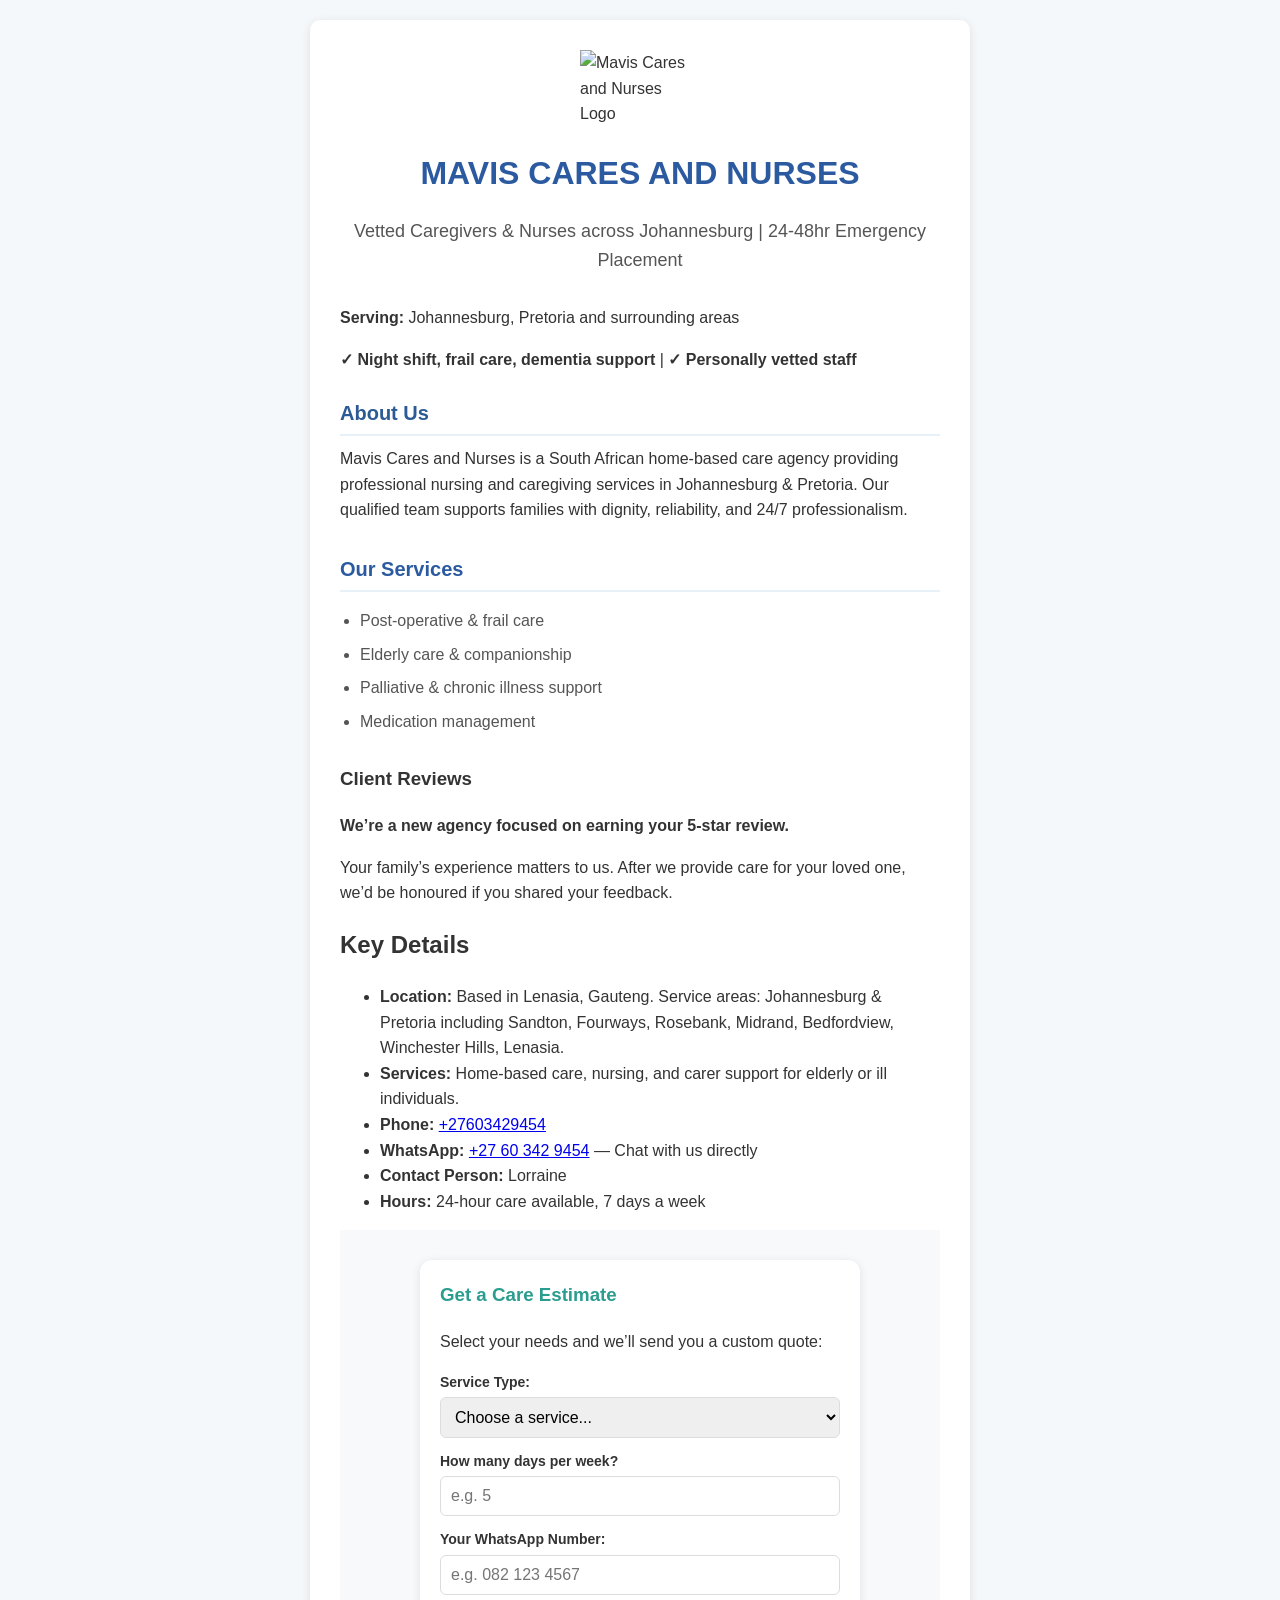
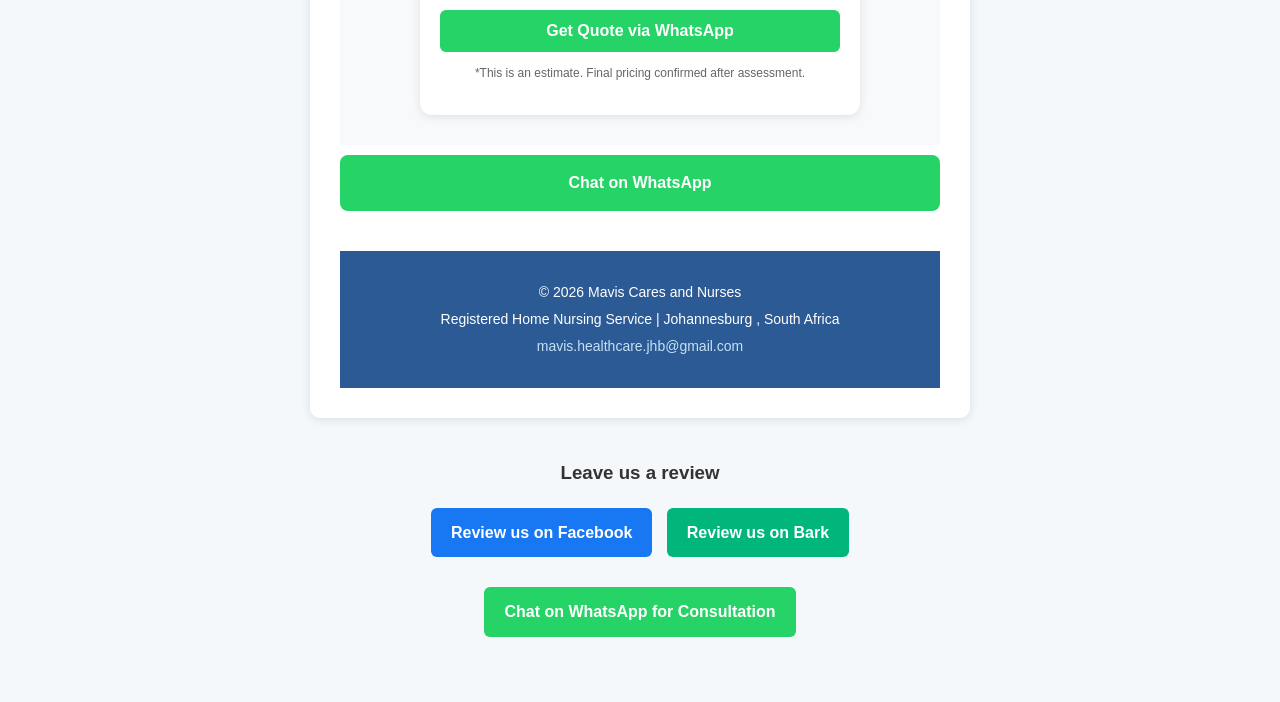
==== index.html @ 3d0a2d60 "Update index.html" ====
<!DOCTYPE html>
<html lang="en">

  <head>
    <meta charset="UTF-8">
    <title>Mavis Cares and Nurses | Vetted Caregivers & Nurses in Johannesburg</title>
    
    <link rel="stylesheet" href="./style.css">
<!-- Google tag (gtag.js) -->
<script async src="https://www.googletagmanager.com/gtag/js?id=G-LJLGELT80S"></script>
<script>
  window.dataLayer = window.dataLayer || [];
  function gtag(){dataLayer.push(arguments);}
  gtag('js', new Date());
  gtag('config', 'G-LJLGELT80S');
</script>
  </head>
    
  <body>
  <div class="container">
  <header>
    <img src="https://i.postimg.cc/6pdNDG84/20260319-232349-0000.png" alt="Mavis Cares and Nurses Logo" class="logo">
    <h1>MAVIS CARES AND NURSES</h1>
    <p class="tagline">Vetted Caregivers & Nurses across Johannesburg | 24-48hr Emergency Placement</p>
  <p><strong>Serving:</strong> Johannesburg, Pretoria and surrounding areas</p>
<p><strong>✓ Night shift, frail care, dementia support</strong> | <strong>✓ Personally vetted staff</strong></p>
  </header>

  <section class="about">
    <h2>About Us</h2>
    Mavis Cares and Nurses is a South African home-based care agency providing professional nursing and caregiving services in Johannesburg & Pretoria. Our qualified team supports families with dignity, reliability, and 24/7 professionalism.
  </section>

  <section class="services">
    <h2>Our Services</h2>
    <ul>
      <li>Post-operative & frail care</li>
      <li>Elderly care & companionship</li>
      <li>Palliative & chronic illness support</li>
      <li>Medication management</li>
    </ul>
  </section>
  <section id="reviews">
    <h3>Client Reviews</h3>
    <p><strong>We’re a new agency focused on earning your 5-star review.</strong></p>
    <p>Your family’s experience matters to us. After we provide care for your loved one, we’d be honoured if you shared your feedback.</p>
    
  </section>

  <section class="key-details">
    <h2>Key Details</h2>
    <ul>
      <li><strong>Location:</strong> Based in Lenasia, Gauteng. Service areas: Johannesburg & Pretoria including Sandton, Fourways, Rosebank, Midrand, Bedfordview, Winchester Hills, Lenasia.</li>
      <li><strong>Services:</strong> Home-based care, nursing, and carer support for elderly or ill individuals.</li>
      <li><strong>Phone:</strong> <a href="tel:+27603429454">+27603429454</a></li>
      <li><strong>WhatsApp:</strong> <a href="https://wa.me/27603429454">+27 60 342 9454</a> — Chat with us directly</li>
      <li><strong>Contact Person:</strong> Lorraine </li>
      <li><strong>Hours:</strong> 24-hour care available, 7 days a week</li>
    </ul>
  </section>
  
      <section id="quote-section">
      <div class="quote-box">
        <h3>Get a Care Estimate</h3>
        <p>Select your needs and we’ll send you a custom quote:</p>
        
        <label>Service Type:</label>
        <select id="service">
          <option value="">Choose a service...</option>
          <option value="Day Care">Day Care Services</option>
          <option value="24hr Care">24-Hour Home Nursing</option>
          <option value="Companion">Companion Care</option>
          <option value="Post-Op">Post-Operative Care</option>
        </select>

        <label>How many days per week?</label>
        <input type="number" id="days" placeholder="e.g. 5" min="1" max="7">

        <label>Your WhatsApp Number:</label>
        <input type="tel" id="phone" placeholder="e.g. 082 123 4567">

           <button onclick="trackMavisLead(); requestQuote()">Get Quote via WhatsApp</button>
        
        <p class="disclaimer">*This is an estimate. Final pricing confirmed after assessment.</p>
      </div>
    </section>

<a href="https://wa.me/27603429454?text=Hi%20Mavis%20Cares%2C%20I%20need%20help%20with%20home%20nursing" class="cta-button" target="_blank">Chat on WhatsApp</a>

  <footer>
    <p>&copy; 2026 Mavis Cares and Nurses</p>
    <p>Registered Home Nursing Service | Johannesburg , South Africa</p>
    <p><a href="mailto:mavis.healthcare.jhb@gmail.com">mavis.healthcare.jhb@gmail.com</a></p>
  </footer>
</div>
    <script  src="./script.js"></script>
<script>
  // Tracks form start for drop-off rate
  document.getElementById('contactForm')?.addEventListener('input', function() {
    gtag('event', 'form_start', {
      'event_category': 'Mavis Cares Lead',
      'event_label': 'Contact Form'
    });
  }, { once: true });

  function trackMavisLead() {
    gtag('event', 'form_submit', {
      'event_category': 'Mavis Cares Lead',
      'event_label': 'Form Completed'
    });
    gtag('event', 'whatsapp_click', {
      'event_category': 'Mavis Cares Lead',
      'event_label': 'WhatsApp Click'
    });
  }
</script>
    <div class="review-buttons" style="text-align:center; margin: 40px 0;">
  <h3 style="margin-bottom:15px;">Leave us a review</h3>
  
  <a href="https://www.facebook.com/share/1BKS4rtphj/" target="_blank" style="display:inline-block;padding:12px 20px;background:#1877F2;color:#fff;text-decoration:none;border-radius:6px;font-weight:bold;margin:5px;">
    Review us on Facebook
  </a>
  
  <a href="https://www.bark.com/en/za/company/mavis-cares-and-nurses/DjL8pb/?show_reviews=true" target="_blank" style="display:inline-block;padding:12px 20px;background:#00B67A;color:#fff;text-decoration:none;border-radius:6px;font-weight:bold;margin:5px;">
    Review us on Bark
  </a>
     <div style="text-align:center; margin: 20px 0;">
  <a href="https://wa.me/27603429454?text=Hi%20Mavis%20Cares,%20I%20would%20like%20a%20consultation" 
     target="_blank" 
     style="display:inline-block;padding:12px 20px;background:#25D366;color:#fff;text-decoration:none;border-radius:6px;font-weight:bold;margin:5px;">
    Chat on WhatsApp for Consultation
  </a>
</div> 
</div>
  </body>
---- style.css ----
body {
  font-family: Arial, sans-serif;
  line-height: 1.6;
  margin: 0;
  padding: 20px;
  background-color: #f4f8fb;
  color: #333;
}
.container {
  max-width: 600px;
  margin: 0 auto;
  background: white;
  padding: 30px;
  border-radius: 10px;
  box-shadow: 0 2px 10px rgba(0,0,0,0.1);
}
.logo {
  
  
  max-width: 120px;
  height: auto;
  display: block;
  margin: 0 auto 15px auto;
}
h1 {
  color: #2c5aa0;
  text-align: center;
  margin-bottom: 10px;
}
.tagline {
  text-align: center;
  font-size: 18px;
  color: #555;
  margin-bottom: 30px;
  font-weight: 500;
}
.contact-button {
  display: block;
  width: 100%;
  padding: 15px;
  margin: 10px 0;
  text-align: center;
  text-decoration: none;
  border-radius: 8px;
  font-weight: bold;
  font-size: 16px;
}
.about, .services {
  margin: 25px 0;
  text-align: left;
}

.about h2, .services h2 {
  color: #2c5a94;
  font-size: 20px;
  margin-bottom: 10px;
  border-bottom: 2px solid #e8f1f8;
  padding-bottom: 5px;
}

.services ul {
  padding-left: 20px;
}

.services li {
  margin-bottom: 8px;
  color: #555;
}

.cta-button {
  background-color: #25D366;
  color: white;
  padding: 15px 20px;
  text-decoration: none;
  border-radius: 8px;
  font-weight: bold;
  display: block;
  text-align: center;
  width: 100%;
  box-sizing: border-box;
  margin: 10px 0;
}
.email {
  background-color: #2c5aa0;
  color: white;
}
.phone { 
  background-color: #555;
  color: white;
}
.services {
  margin: 30px 0;
}
.services h2 {
  color: #2c5aa0;
  font-size: 20px;
}
.footer {
  text-align: center;
  margin-top: 40px;
  font-size: 14px;
  color: #777;
}.accordion-btn {
  background: #2c5aa0;
  color: white;
  padding: 12px;
  border: none;
  border-radius: 6px;
  width: 100%;
  text-align: left;
  font-size: 16px;
  margin-top: 10px;
  cursor: pointer;
}
.accordion-btn:hover {
  background: #1e3f73;
}
.accordion-content {
  display: none;
  padding: 15px;
  background: #f8f9fa;
  border: 1px solid #e0e0e0;
  border-radius: 0 0 6px 6px;
  margin-bottom: 10px;
  text-align: left;
}
footer {
  background-color: #2c5a94;
  color: white;
  text-align: center;
  padding: 25px 15px;
  margin-top: 40px;
  font-size: 14px;
}

footer p {
  margin: 5px 0;
}

footer a {
  color: #c5e1f7;
  text-decoration: none;
}

footer a:hover {
  text-decoration: underline;
}.logo {
  width: 220px !important;
  height: auto !important;
  display: block;
  margin: 0 auto 20px auto;
}





}


footer a:hover {
  text-decoration: underline;
}
.logo {
  width: 220px !important;
  height: auto !important;
  display: block;
  margin: 0 auto 20px auto;
}

/* PASTE THE NEW CSS HERE */
#quote-section {
  padding: 30px 15px;
  background: #f8f9fa;
}

.quote-box {
  background: white;
  padding: 20px;
  border-radius: 12px;
  max-width: 400px;
  margin: 0 auto;
  box-shadow: 0 2px 10px rgba(0,0,0,0.1);
}
.quote-box h3 {
  margin-top: 0;
  color: #2a9d8f;
}

.quote-box label {
  display: block;
  margin: 12px 0 4px;
  font-weight: bold;
  font-size: 14px;
}

.quote-box select, 
.quote-box input {
  width: 100%;
  padding: 10px;
  border: 1px solid #ddd;
  border-radius: 6px;
  font-size: 16px;
  box-sizing: border-box;
}

.quote-box button {
  width: 100%;
  padding: 12px;
  margin-top: 15px;
  background: #25D366;
  color: white;
  border: none;
  border-radius: 6px;
  font-size: 16px;
  font-weight: bold;
  cursor: pointer;
}

.disclaimer {
  font-size: 12px;
  color: #666;
  margin-top: 12px;
  text-align: center;
}
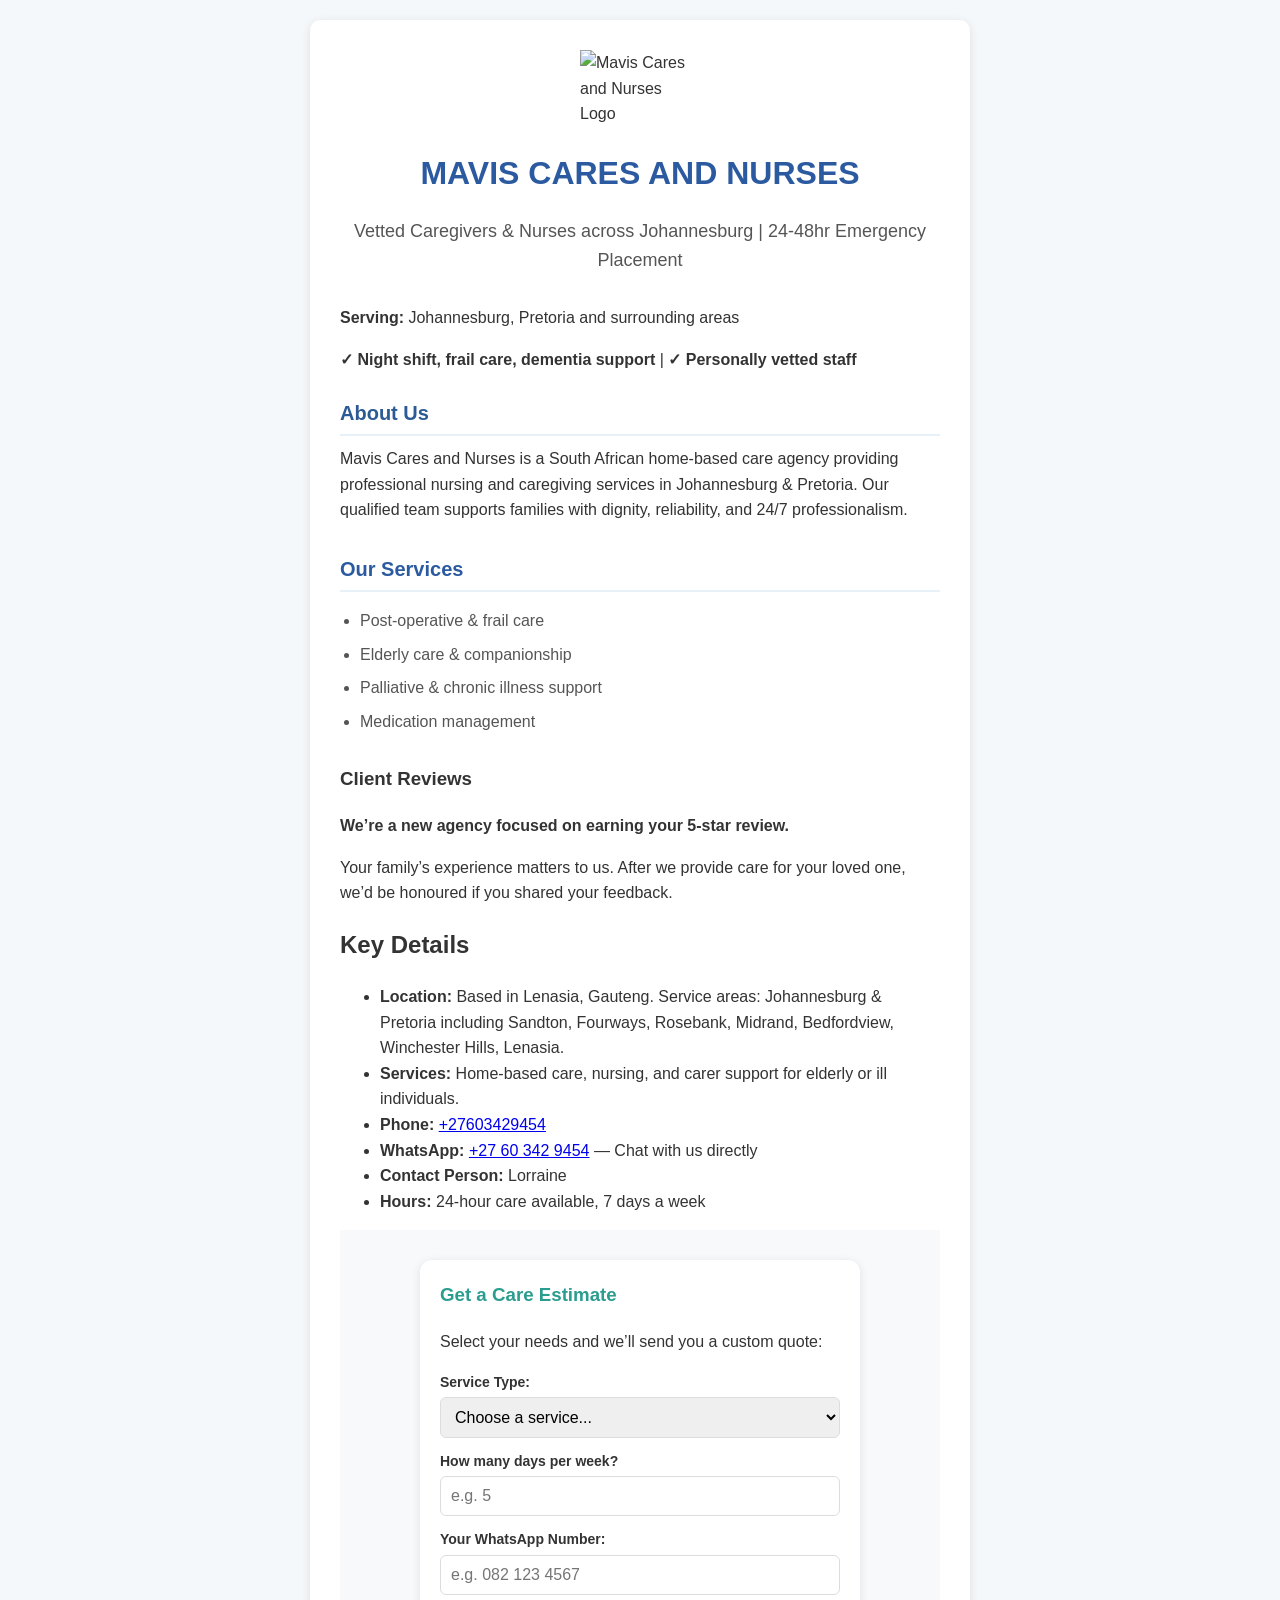
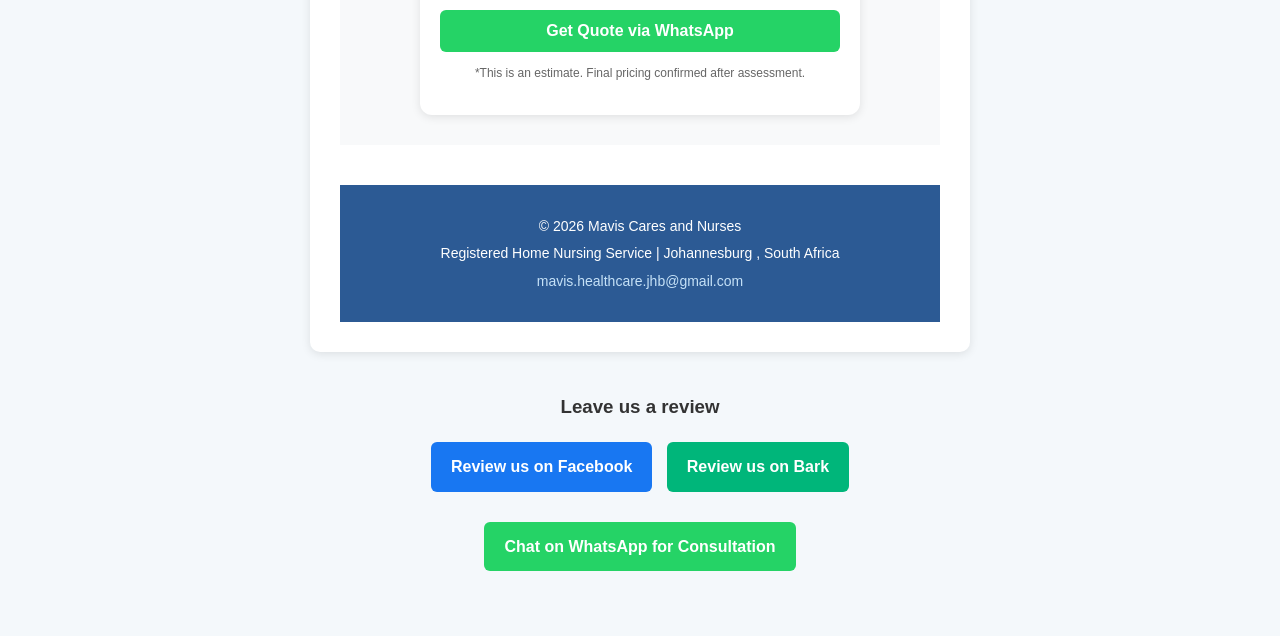
==== commit bf1f036f: "Update index.html" ====
--- a/index.html
+++ b/index.html
@@ -85,8 +85,6 @@
       </div>
     </section>
 
-<a href="https://wa.me/27603429454?text=Hi%20Mavis%20Cares%2C%20I%20need%20help%20with%20home%20nursing" class="cta-button" target="_blank">Chat on WhatsApp</a>
-
   <footer>
     <p>&copy; 2026 Mavis Cares and Nurses</p>
     <p>Registered Home Nursing Service | Johannesburg , South Africa</p>
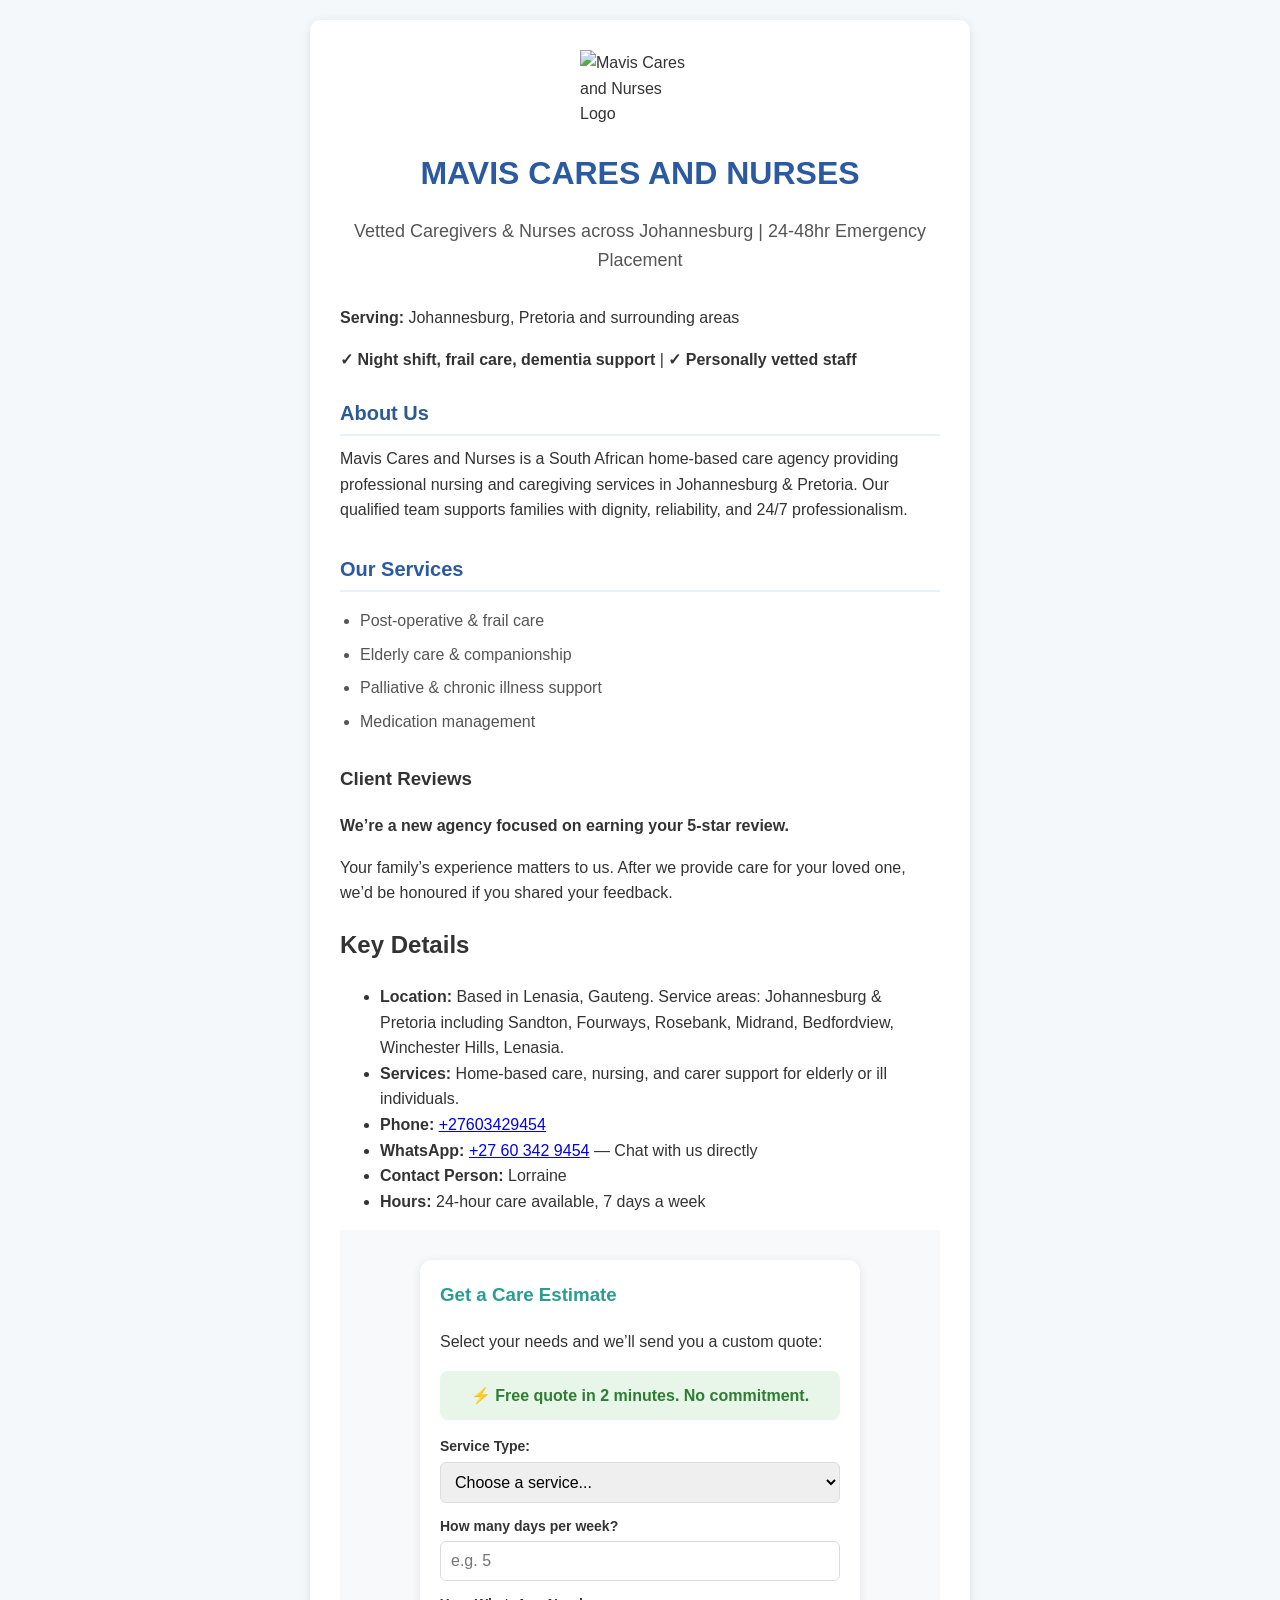
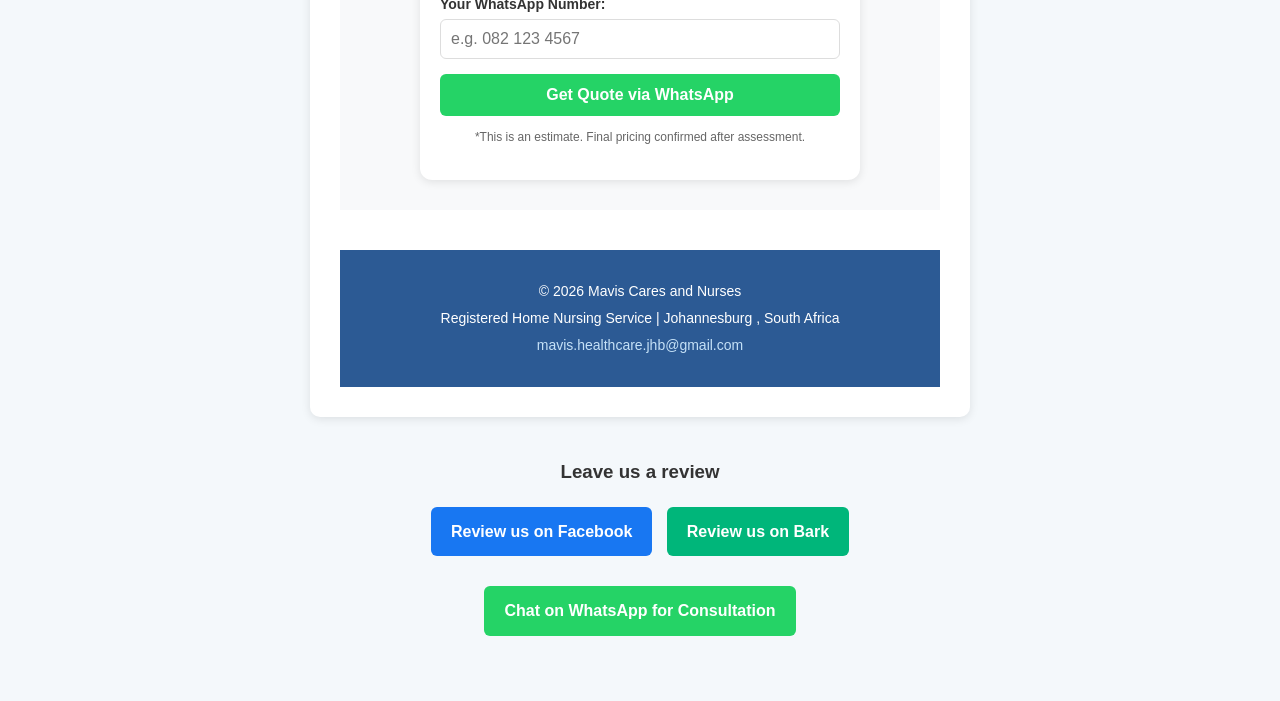
==== commit 6b6087df: "Added trust line above form" ====
--- a/index.html
+++ b/index.html
@@ -44,7 +44,9 @@
     <h3>Client Reviews</h3>
     <p><strong>We’re a new agency focused on earning your 5-star review.</strong></p>
     <p>Your family’s experience matters to us. After we provide care for your loved one, we’d be honoured if you shared your feedback.</p>
-    
+    <!-- Elfsight Testimonials Slider | Mavis Cares and Nurses Reviews -->
+<script src="https://elfsightcdn.com/platform.js" async></script>
+<div class="elfsight-app-3654297b-8bbe-4250-82a2-ff6300b70719" data-elfsight-app-lazy></div>
   </section>
 
   <section class="key-details">
@@ -63,7 +65,7 @@
       <div class="quote-box">
         <h3>Get a Care Estimate</h3>
         <p>Select your needs and we’ll send you a custom quote:</p>
-        
+  <p style="background:#e8f5e9; color:#2e7d32; padding:12px; border-radius:8px; font-weight:bold; text-align:center; margin-bottom:15px;">⚡ Free quote in 2 minutes. No commitment.</p>
         <label>Service Type:</label>
         <select id="service">
           <option value="">Choose a service...</option>
@@ -130,5 +132,6 @@
   </a>
 </div> 
 </div>
+    <script data-goatcounter="https://mavis-lorraine.goatcounter.com/count" async src="//gc.zgo.at/count.js"></script>
   </body>
   
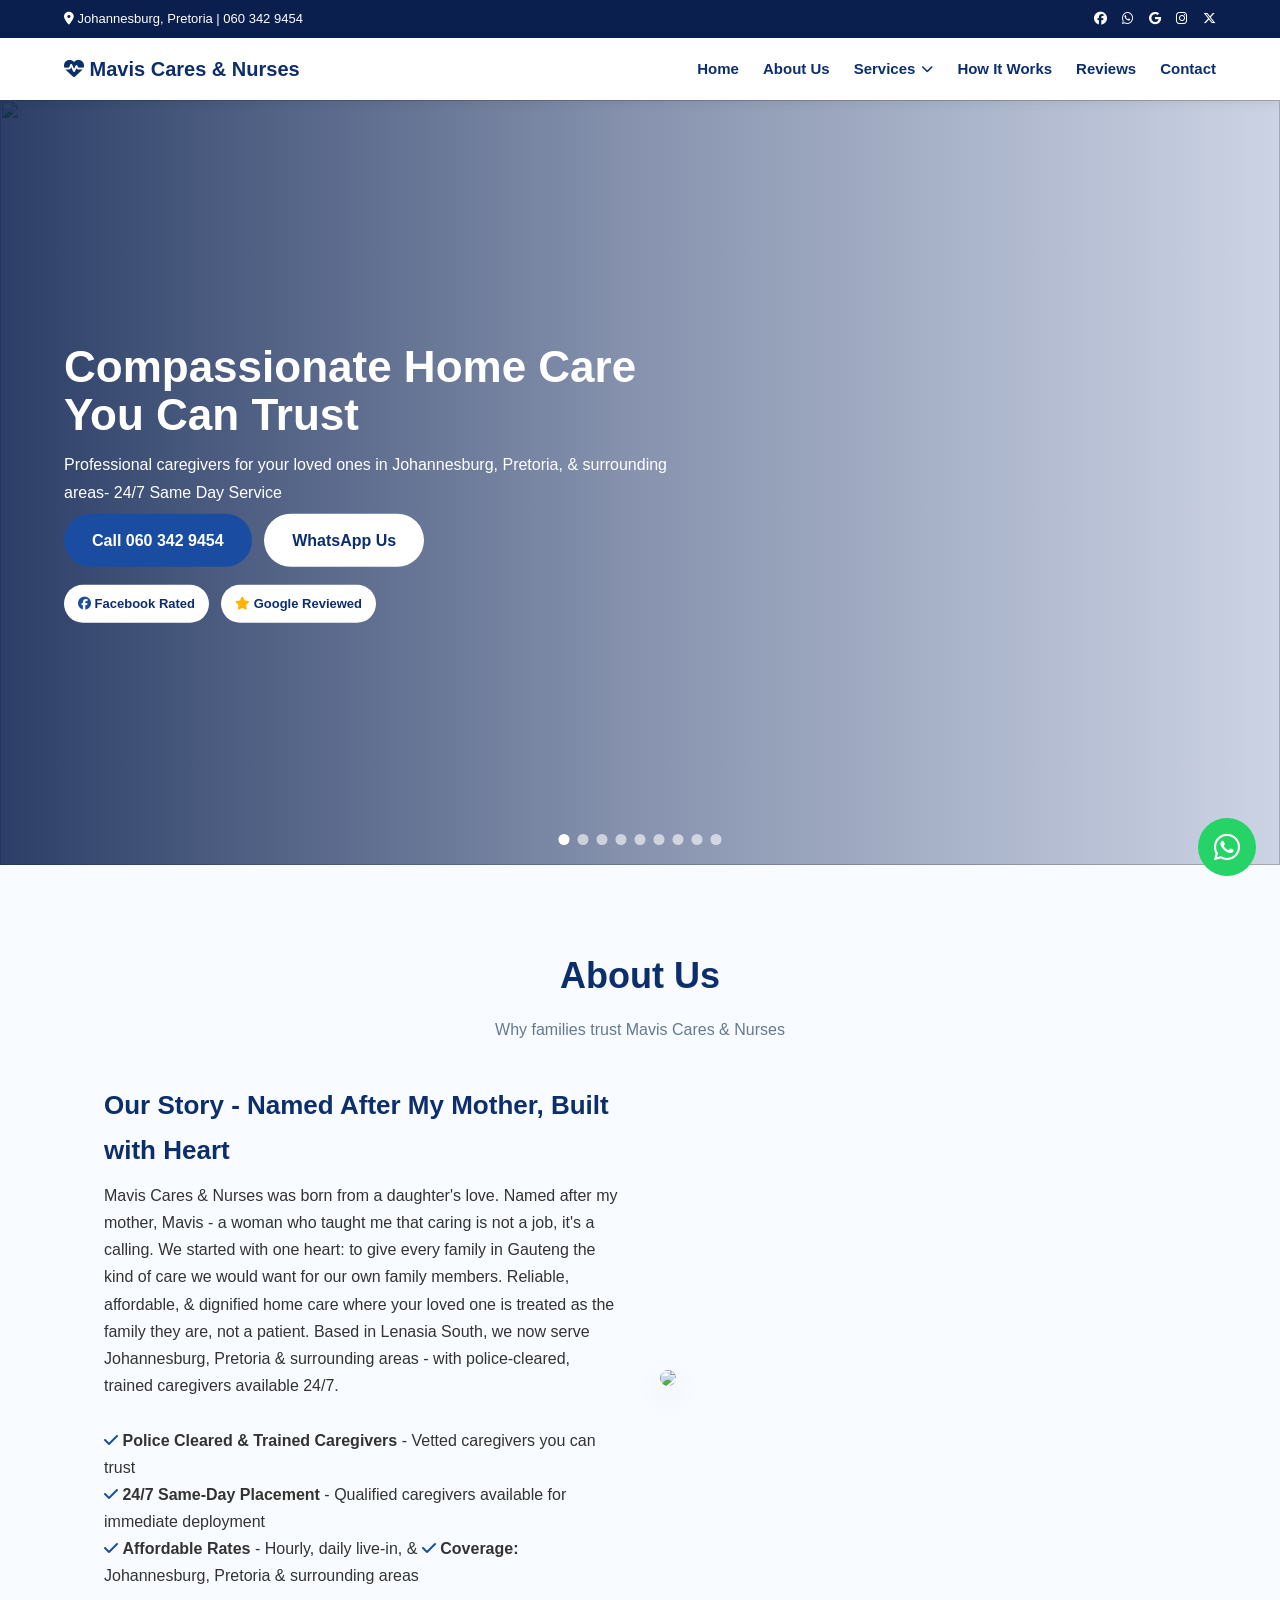
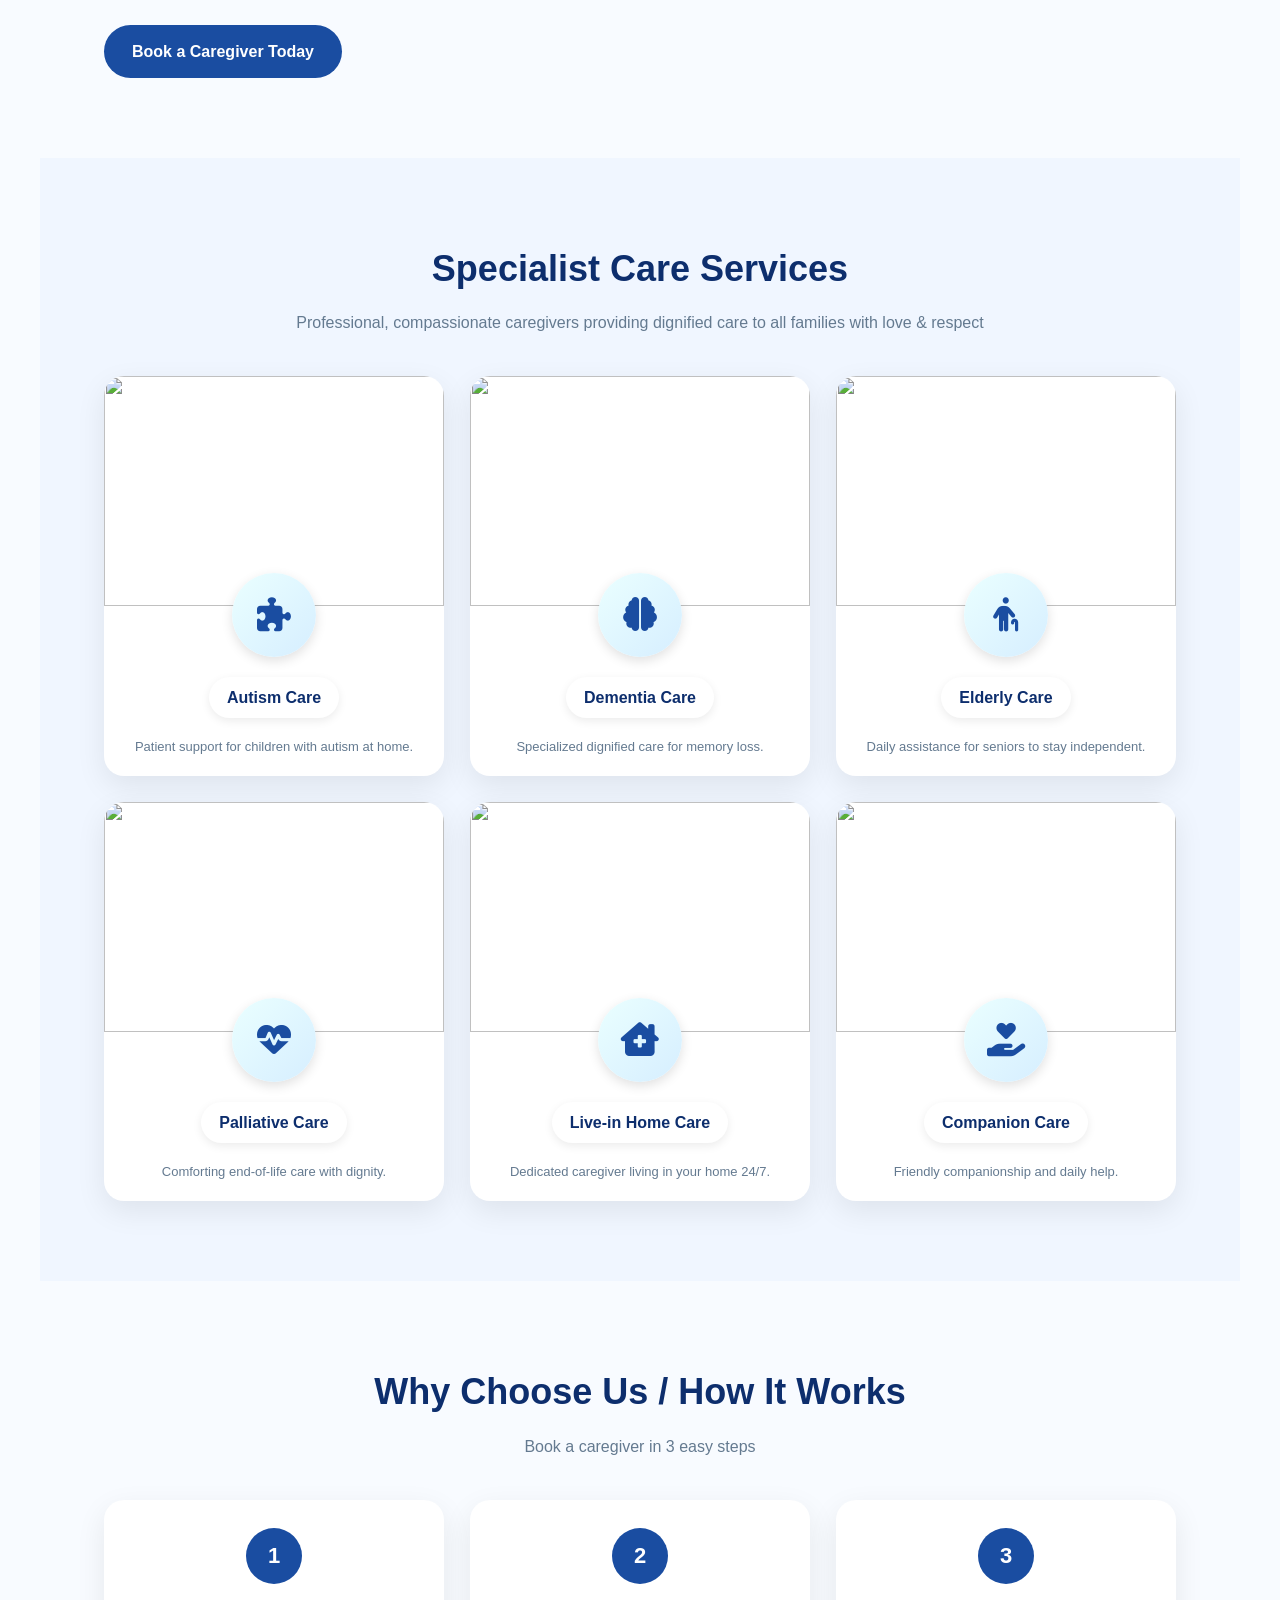
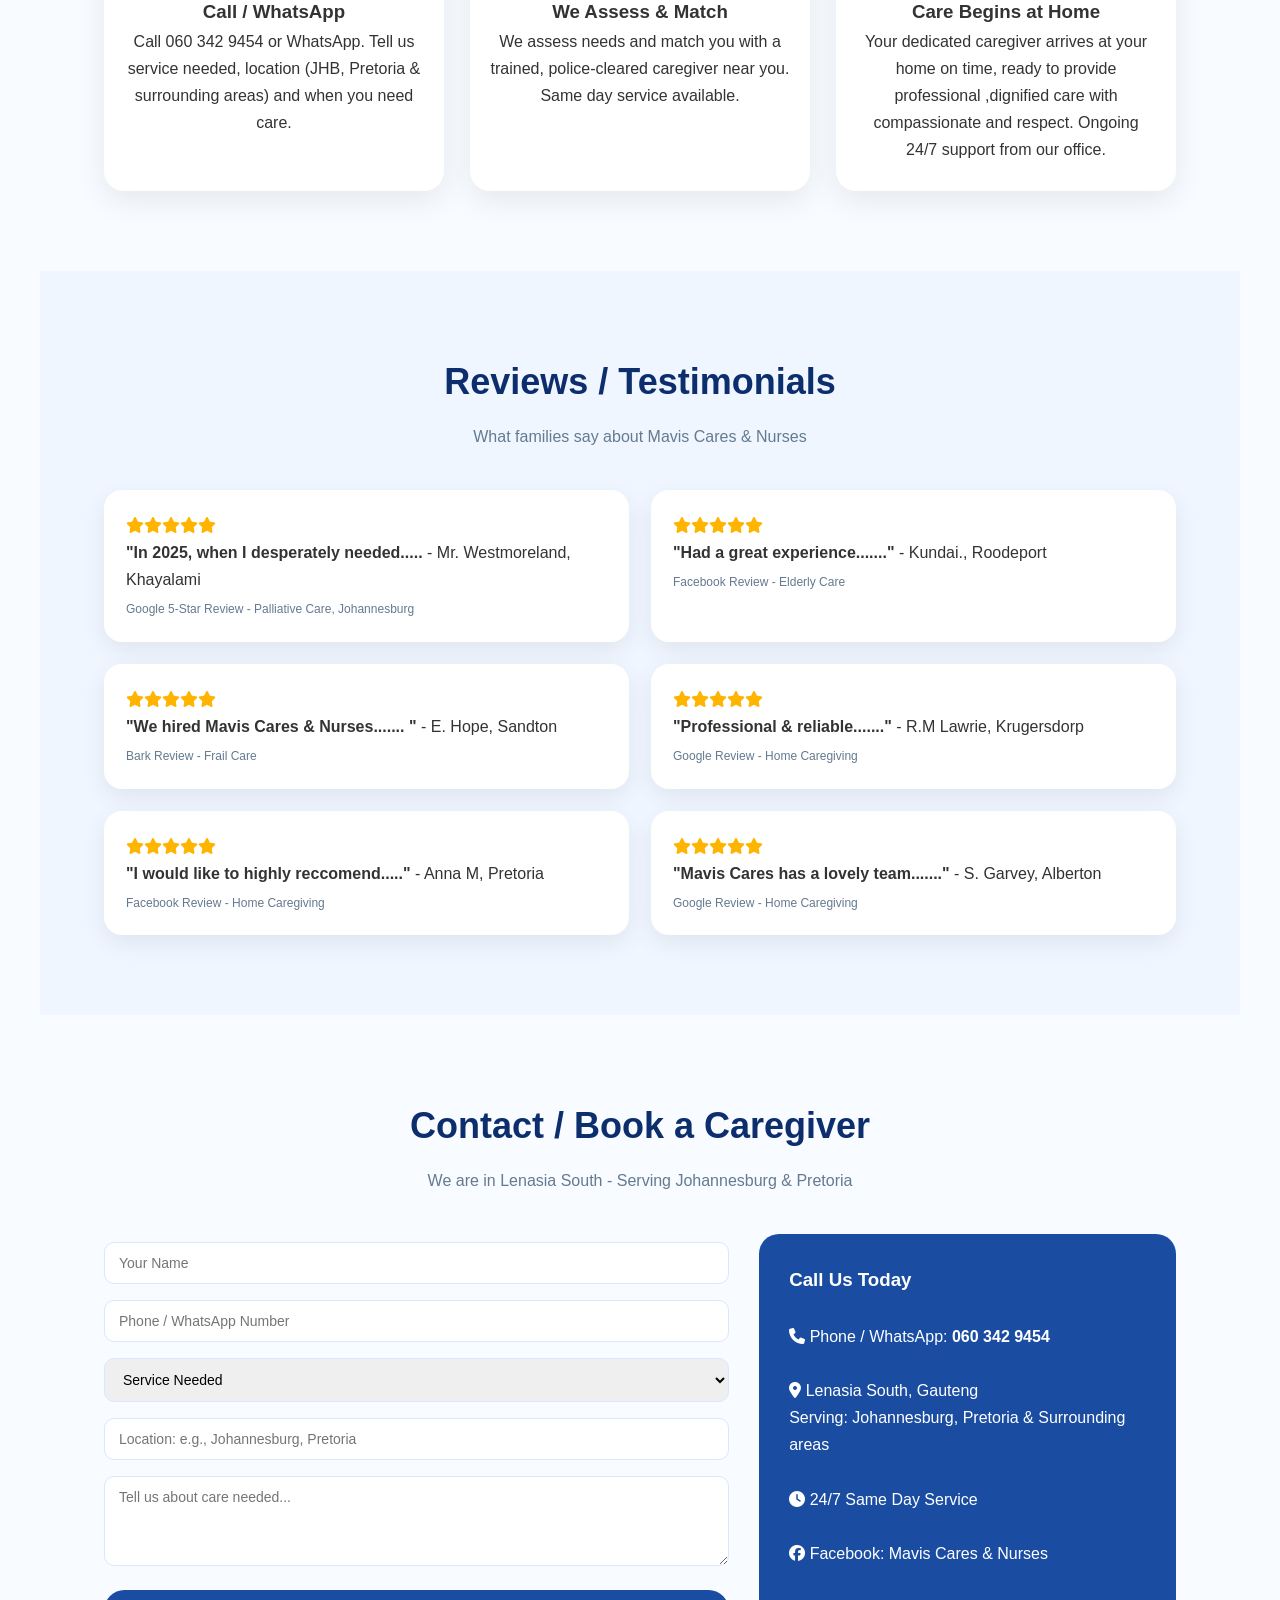
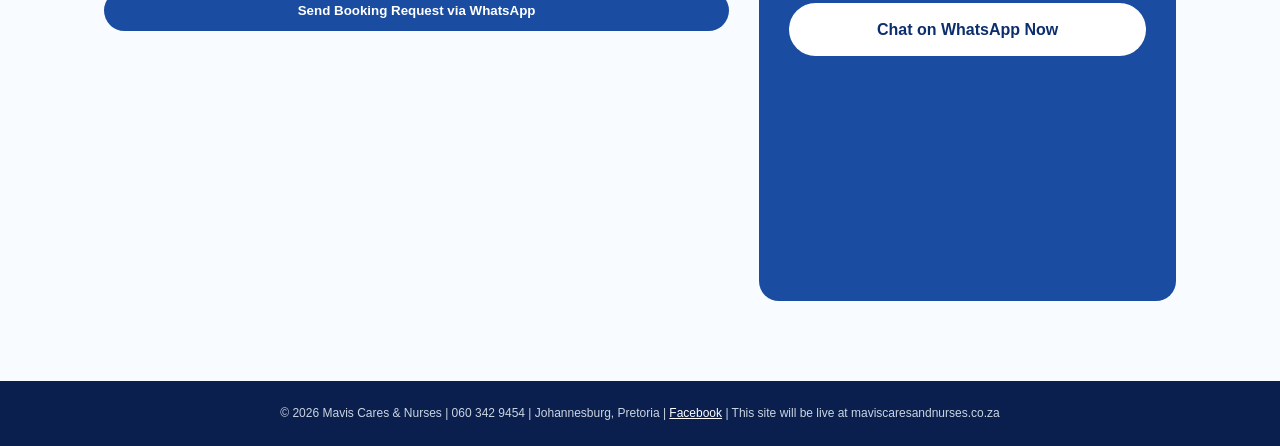
==== commit e7a089c5: "Revise index.html for Mavis Cares & Nurses site Updated the index.html file with new content, styles" ====
--- a/index.html
+++ b/index.html
@@ -1,137 +1,219 @@
 <!DOCTYPE html>
 <html lang="en">
-
-  <head>
-    <meta charset="UTF-8">
-    <title>Mavis Cares and Nurses | Vetted Caregivers & Nurses in Johannesburg</title>
-    
-    <link rel="stylesheet" href="./style.css">
-<!-- Google tag (gtag.js) -->
-<script async src="https://www.googletagmanager.com/gtag/js?id=G-LJLGELT80S"></script>
+<head>
+<meta charset="UTF-8">
+<meta name="viewport" content="width=device-width, initial-scale=1.0">
+<title>Mavis Cares & Nurses | Compassionate Home Care Johannesburg & Pretoria</title>
+<meta name="description" content="Mavis Cares & Nurses - Professional caregivers for Autism, Dementia, Elderly, Frail, Live-in, Palliative Care in Johannesburg, Pretoria, Lenasia, Soweto. Call 060 342 9454">
+<link rel="stylesheet" href="https://cdnjs.cloudflare.com/ajax/libs/font-awesome/6.5.0/css/all.min.css">
+<style>
+*{margin:0;padding:0;box-sizing:border-box;font-family:Arial,Helvetica,sans-serif}
+body{background:#f8fbff;color:#333;line-height:1.7}
+.social-top{background:#0a1f4d;color:#fff;padding:8px 5%;display:flex;justify-content:space-between;font-size:13px;flex-wrap:wrap}
+.social-top a{color:#fff;margin-left:12px;text-decoration:none}
+nav{display:flex;justify-content:space-between;align-items:center;padding:14px 5%;background:#fff;box-shadow:0 2px 12px rgba(0,0,0,0.08);position:sticky;top:0;z-index:1000}
+.logo{font-weight:900;color:#0d2e6d;font-size:20px}
+nav ul{list-style:none;display:flex;gap:24px;align-items:center}
+nav ul li{position:relative}
+nav ul li a{text-decoration:none;color:#0d2e6d;font-weight:700;display:flex;gap:6px;align-items:center;font-size:15px}
+.dropdown{position:absolute;top:100%;left:0;background:#fff;width:280px;box-shadow:0 10px 30px rgba(0,0,0,0.15);border-radius:12px;padding:10px 0;opacity:0;visibility:hidden;transform:translateY(10px);transition:0.3s;list-style:none;display:block;z-index:999}
+nav ul li:hover.dropdown{opacity:1;visibility:visible;transform:translateY(0)}
+.dropdown li a{padding:11px 18px;display:block;font-weight:500;color:#4a5a73;font-size:14px;border-bottom:1px solid #f1f4f8}
+.dropdown li a:hover{background:#eef5ff;color:#1a4da1;padding-left:22px}
+
+#mavis-hero{position:relative;height:85vh;overflow:hidden;background:#eef3ff;display:flex;align-items:center;justify-content:center}
+.mavis-slide{position:absolute;top:0;left:0;width:100%;height:100%;object-fit:contain;object-position:center;background:#eef3ff;opacity:0;transition:opacity 1s}
+.mavis-slide.active{opacity:1}
+.hero-overlay{position:absolute;inset:0;background:linear-gradient(90deg,rgba(10,31,77,0.85) 0%,rgba(10,31,77,0.45) 50%,rgba(10,31,77,0.15) 100%);z-index:1}
+.hero-content{position:absolute;top:50%;left:5%;transform:translateY(-50%);color:#fff;max-width:620px;z-index:2}
+.hero-content h1{font-size:44px;font-weight:900;line-height:1.1;margin-bottom:12px}
+.btn{padding:13px 28px;border-radius:30px;text-decoration:none;font-weight:800;display:inline-block;margin:8px 8px 0 0}
+.btn-blue{background:#1a4da1;color:#fff}
+.btn-white{background:#fff;color:#0d2e6d}
+.trust-badges{display:flex;gap:12px;flex-wrap:wrap;margin-top:18px}
+.trust-badge{background:#fff;color:#0d2e6d;padding:8px 14px;border-radius:20px;font-size:13px;font-weight:700}
+.dots{position:absolute;bottom:20px;left:50%;transform:translateX(-50%);display:flex;gap:8px;z-index:3}
+.dot{width:11px;height:11px;background:rgba(255,255,255,0.6);border-radius:50%;cursor:pointer}
+.dot.active{background:#fff}
+
+section{padding:80px 5%;max-width:1200px;margin:0 auto}
+.section-title{text-align:center;margin-bottom:40px}
+.section-title h2{font-size:36px;color:#0d2e6d;font-weight:900}
+.section-title p{color:#647a90;max-width:700px;margin:10px auto 0}
+.care-grid{display:grid;grid-template-columns:repeat(3,1fr);gap:26px}
+.care-box{background:#fff;border-radius:20px;overflow:hidden;box-shadow:0 10px 30px rgba(0,0,0,0.08);transition:0.3s;text-align:center}
+.care-box:hover{transform:translateY(-8px)}
+.care-box img{width:100%;height:230px;object-fit:cover}
+.care-icon{width:84px;height:84px;background:linear-gradient(135deg,#eaffff,#d6eeff);border-radius:50%;display:flex;align-items:center;justify-content:center;margin:-42px auto 12px;position:relative;box-shadow:0 4px 12px rgba(0,0,0,0.12)}
+.care-icon i{font-size:34px;color:#1a4da1}
+.care-label{background:#fff;padding:7px 18px;border-radius:30px;box-shadow:0 3px 10px rgba(0,0,0,0.08);display:inline-block;font-weight:800;color:#0d2e6d;margin:8px 0 18px}
+.about-flex{display:flex;flex-wrap:wrap;gap:40px;align-items:center}
+.about-flex div{flex:1;min-width:300px}
+.steps{display:grid;grid-template-columns:repeat(3,1fr);gap:26px;margin-top:30px;text-align:center}
+.step{background:#fff;padding:28px 20px;border-radius:20px;box-shadow:0 10px 30px rgba(0,0,0,0.08)}
+.step span{width:56px;height:56px;background:#1a4da1;color:#fff;border-radius:50%;display:flex;align-items:center;justify-content:center;font-weight:900;font-size:22px;margin:0 auto 12px}
+.reviews{display:grid;grid-template-columns:repeat(2,1fr);gap:22px;margin-top:30px}
+.review{background:#fff;padding:22px;border-radius:18px;box-shadow:0 8px 24px rgba(0,0,0,0.07)}
+.review i{color:#ffb400}
+.contact-wrap{display:grid;grid-template-columns:1.2fr 0.8fr;gap:30px}
+.contact-box{background:#1a4da1;color:#fff;padding:30px;border-radius:20px}
+input,select,textarea{width:100%;padding:12px 14px;border-radius:10px;border:1px solid #dbe6ff;margin:8px 0;font-size:14px}
+footer{background:#0a1f4d;color:#cbd5e1;text-align:center;padding:22px;font-size:12px}
+.float-whatsapp{position:fixed;bottom:24px;right:24px;background:#25D366;color:#fff;width:58px;height:58px;border-radius:50%;display:flex;align-items:center;justify-content:center;font-size:30px;text-decoration:none;z-index:999}
+@media(max-width:900px){.care-grid,.steps,.reviews,.contact-wrap{grid-template-columns:1fr}.hero-content h1{font-size:32px}#mavis-hero{height:75vh}}
+</style>
+</head>
+<body>
+
+<div class="social-top">
+<div><i class="fa-solid fa-location-dot"></i> Johannesburg, Pretoria | 060 342 9454</div>
+<div><a href="https://facebook.com/MavisCaresandNurses" target="_blank"><i class="fa-brands fa-facebook"></i></a> <a href="https://wa.me/27603429454" target="_blank"><i class="fa-brands fa-whatsapp"></i></a> <a href="https://share.google/WvDL7t2Z0qkpO7O2b" target="_blank"><i class="fa-brands fa-google"></i></a> <a href="https://instagram.com/maviscaresandnurses" target="_blank"><i class="fa-brands fa-instagram"></i></a> <a href="https://x.com/Maviscarenurses" target="_blank"><i class="fa-brands fa-x-twitter"></i></a></div>
+</div>
+<nav>
+<div class="logo"><i class="fa-solid fa-heart-pulse"></i> Mavis Cares & Nurses</div>
+<ul>
+<li><a href="index.html">Home</a></li>
+<li><a href="#about">About Us</a></li>
+<li><a href="#services">Services <i class="fa-solid fa-chevron-down" style="font-size:12px"></i></a>
+<ul class="dropdown">
+<li><a href="#services">Autism Home Care</a></li>
+<li><a href="#services">Companionship Home Care</a></li>
+<li><a href="#services">Dementia Home Care</a></li>
+<li><a href="#services">Disability Home Care</a></li>
+<li><a href="#services">Elderly Assistance Home Care</a></li>
+<li><a href="#services">Frail Care / Frail Home Care</a></li>
+<li><a href="#services">Home Caregiving Services</a></li>
+<li><a href="#services">Live-In Home Care</a></li>
+<li><a href="#services">Nursing Home Care</a></li>
+<li><a href="#services">Palliative Care</a></li>
+<li><a href="#services">Postoperative Home Care</a></li>
+<li><a href="#services">Relief Home Care</a></li>
+</ul>
+</li>
+<li><a href="#how">How It Works</a></li>
+<li><a href="#reviews">Reviews</a></li>
+<li><a href="#contact">Contact</a></li>
+</ul>
+</nav>
+
+<div id="mavis-hero">
+<img src="images/hero.jpg" class="mavis-slide active">
+<img src="images/hero1.jpg" class="mavis-slide">
+<img src="images/hero2.jpg" class="mavis-slide">
+<img src="images/hero3.jpg" class="mavis-slide">
+<img src="images/hero4.jpg" class="mavis-slide">
+<img src="images/hero5.jpg" class="mavis-slide">
+<img src="images/hero6.jpg" class="mavis-slide">
+<img src="images/hero7.jpg" class="mavis-slide">
+<img src="images/hero8.jpg" class="mavis-slide">
+<div class="hero-overlay"></div>
+<div class="hero-content">
+<h1>Compassionate Home Care You Can Trust</h1>
+<p>Professional caregivers for your loved ones in Johannesburg, Pretoria, & surrounding areas- 24/7 Same Day Service</p>
+<a href="tel:0603429454" class="btn btn-blue">Call 060 342 9454</a>
+<a href="https://wa.me/27603429454" class="btn btn-white">WhatsApp Us</a>
+<div class="trust-badges">
+<div class="trust-badge"><i class="fa-brands fa-facebook" style="color:#1a4da1"></i> Facebook Rated</div>
+<div class="trust-badge"><i class="fa-solid fa-star" style="color:#ffb400"></i> Google Reviewed</div>
+</div>
+</div>
+<div class="dots" id="dots"></div>
+</div>
+
+<section id="about">
+<div class="section-title"><h2>About Us</h2><p>Why families trust Mavis Cares & Nurses</p></div>
+<div class="about-flex">
+<div>
+<h3 style="color:#0d2e6d;font-size:26px;margin-bottom:10px">Our Story - Named After My Mother, Built with Heart</h3>
+ <p>Mavis Cares & Nurses was born from a daughter's love. Named after my mother, Mavis - a woman who taught me that caring is not a job, it's a calling. We started with one heart: to give every family in Gauteng the kind of care we would want for our own family members. Reliable, affordable, & dignified home care where your loved one is treated as the family they are, not a patient. Based in Lenasia South, we now serve Johannesburg, Pretoria & surrounding areas - with police-cleared, trained caregivers available 24/7.</p><br>
+<p><i class="fa-solid fa-check" style="color:#1a4da1"></i> <b>Police Cleared & Trained Caregivers</b> - Vetted caregivers you can trust<br>
+<i class="fa-solid fa-check" style="color:#1a4da1"></i> <b>24/7 Same-Day Placement</b> - Qualified caregivers available for immediate deployment<br>
+<i class="fa-solid fa-check" style="color:#1a4da1"></i> <b>Affordable Rates</b> - Hourly, daily live-in, & <live-out options<br>
+<i class="fa-solid fa-check" style="color:#1a4da1"></i> <b>Coverage:</b> Johannesburg, Pretoria & surrounding areas</p><br>
+<a href="https://wa.me/27603429454" class="btn btn-blue">Book a Caregiver Today</a>
+</div>
+<div><img src="images/hero2.jpg" style="width:100%;border-radius:20px;box-shadow:0 10px 30px rgba(0,0,0,0.12)"></div>
+</div>
+</section>
+<section id="services" style="background:#f0f6ff">
+<div class="section-title"><h2>Specialist Care Services</h2><p>Professional, compassionate caregivers providing dignified care to all families with love & respect</p></div>
+<div class="care-grid">
+<div class="care-box"><img src="images/autism.jpg"><div class="care-icon"><i class="fa-solid fa-puzzle-piece"></i></div><span class="care-label">Autism Care</span><p style="padding:0 18px 18px;font-size:13px;color:#647a90">Patient support for children with autism at home.</p></div>
+<div class="care-box"><img src="images/dementia.jpg"><div class="care-icon"><i class="fa-solid fa-brain"></i></div><span class="care-label">Dementia Care</span><p style="padding:0 18px 18px;font-size:13px;color:#647a90">Specialized dignified care for memory loss.</p></div>
+<div class="care-box"><img src="images/elderly.jpg"><div class="care-icon"><i class="fa-solid fa-person-cane"></i></div><span class="care-label">Elderly Care</span><p style="padding:0 18px 18px;font-size:13px;color:#647a90">Daily assistance for seniors to stay independent.</p></div>
+<div class="care-box"><img src="images/palliative.jpg"><div class="care-icon"><i class="fa-solid fa-heart-pulse"></i></div><span class="care-label">Palliative Care</span><p style="padding:0 18px 18px;font-size:13px;color:#647a90">Comforting end-of-life care with dignity.</p></div>
+<div class="care-box"><img src="images/live-in.jpg"><div class="care-icon"><i class="fa-solid fa-house-chimney-medical"></i></div><span class="care-label">Live-in Home Care</span><p style="padding:0 18px 18px;font-size:13px;color:#647a90">Dedicated caregiver living in your home 24/7.</p></div>
+<div class="care-box"><img src="images/companion.jpg"><div class="care-icon"><i class="fa-solid fa-hand-holding-heart"></i></div><span class="care-label">Companion Care</span><p style="padding:0 18px 18px;font-size:13px;color:#647a90">Friendly companionship and daily help.</p></div>
+</div>
+</section>
+
+<section id="how">
+<div class="section-title"><h2>Why Choose Us / How It Works</h2><p>Book a caregiver in 3 easy steps</p></div>
+<div class="steps">
+<div class="step"><span>1</span><h3>Call / WhatsApp</h3><p>Call 060 342 9454 or WhatsApp. Tell us service needed, location (JHB, Pretoria & surrounding areas) and when you need care.</p></div>
+<div class="step"><span>2</span><h3>We Assess & Match</h3><p>We assess needs and match you with a trained, police-cleared  caregiver near you. Same day service available.</p></div>
+<div class="step"><span>3</span><h3>Care Begins at Home</h3><p>Your dedicated caregiver arrives at your home on time, ready to provide professional ,dignified care with compassionate and respect. Ongoing 24/7 support from our office.</p></div>
+</div>
+</section>
+
+<section id="reviews" style="background:#f0f6ff">
+<div class="section-title"><h2>Reviews / Testimonials</h2><p>What families say about Mavis Cares & Nurses</p></div>
+<div class="reviews">
+<div class="review"><p><i class="fa-solid fa-star"></i><i class="fa-solid fa-star"></i><i class="fa-solid fa-star"></i><i class="fa-solid fa-star"></i><i class="fa-solid fa-star"></i></p><p><b>"In 2025, when I desperately needed.....</b> - Mr. Westmoreland, Khayalami</p><p style="font-size:12px;color:#647a90;margin-top:6px">Google 5-Star Review - Palliative Care, Johannesburg</p></div>
+<div class="review"><p><i class="fa-solid fa-star"></i><i class="fa-solid fa-star"></i><i class="fa-solid fa-star"></i><i class="fa-solid fa-star"></i><i class="fa-solid fa-star"></i></p><p><b>"Had a great experience......."</b> - Kundai., Roodeport</p><p style="font-size:12px;color:#647a90;margin-top:6px">Facebook Review - Elderly Care</p></div>
+<div class="review"><p><i class="fa-solid fa-star"></i><i class="fa-solid fa-star"></i><i class="fa-solid fa-star"></i><i class="fa-solid fa-star"></i><i class="fa-solid fa-star"></i></p><p><b>"We hired Mavis Cares & Nurses....... "</b> - E. Hope, Sandton</p><p style="font-size:12px;color:#647a90;margin-top:6px">Bark Review - Frail Care</p></div>
+<div class="review"><p><i class="fa-solid fa-star"></i><i class="fa-solid fa-star"></i><i class="fa-solid fa-star"></i><i class="fa-solid fa-star"></i><i class="fa-solid fa-star"></i></p><p><b>"Professional & reliable......."</b> - R.M Lawrie, Krugersdorp</p><p style="font-size:12px;color:#647a90;margin-top:6px">Google Review - Home Caregiving</p></div>
+<div class="review"><p><i class="fa-solid fa-star"></i><i class="fa-solid fa-star"></i><i class="fa-solid fa-star"></i><i class="fa-solid fa-star"></i><i class="fa-solid fa-star"></i></p><p><b>"I would like to highly reccomend....."</b> - Anna M, Pretoria</p><p style="font-size:12px;color:#647a90;margin-top:6px">Facebook Review - Home Caregiving</p></div>
+<div class="review"><p><i class="fa-solid fa-star"></i><i class="fa-solid fa-star"></i><i class="fa-solid fa-star"></i><i class="fa-solid fa-star"></i><i class="fa-solid fa-star"></i></p><p><b>"Mavis Cares has a lovely team......."</b> - S. Garvey, Alberton</p><p style="font-size:12px;color:#647a90;margin-top:6px">Google Review - Home Caregiving</p></div>
+
+</div>
+</section>
+
+<section id="contact">
+<div class="section-title"><h2>Contact / Book a Caregiver</h2><p>We are in Lenasia South - Serving Johannesburg & Pretoria</p></div>
+<div class="contact-wrap">
+<div>
+<form>
+<input type="text" placeholder="Your Name" required>
+<input type="tel" placeholder="Phone / WhatsApp Number" required>
+<select><option>Service Needed</option><option>Autism Home Care</option><option>Dementia Home Care</option><option>Elderly Care</option><option>Frail Care</option><option>Live-in Home Care</option><option>Palliative Care</option><option>Companionship</option><option>Postoperative Care</option></select>
+<input type="text" placeholder="Location: e.g., Johannesburg, Pretoria">
+<textarea rows="4" placeholder="Tell us about care needed..."></textarea>
+<button type="submit" class="btn btn-blue" style="width:100%;border:none;cursor:pointer">Send Booking Request via WhatsApp</button>
+</form>
+</div>
+<div class="contact-box">
+<h3>Call Us Today</h3><br>
+<p><i class="fa-solid fa-phone"></i> Phone / WhatsApp: <b>060 342 9454</b></p><br>
+<p><i class="fa-solid fa-location-dot"></i> Lenasia South, Gauteng<br>Serving: Johannesburg, Pretoria & Surrounding areas</p><br>
+<p><i class="fa-solid fa-clock"></i> 24/7 Same Day Service</p><br>
+<p><i class="fa-brands fa-facebook"></i> Facebook: Mavis Cares & Nurses</p><br>
+<a href="https://wa.me/27603429454?text=Hi%20Mavis%20Cares,%20I%20need%20a%20caregiver" target="_blank" class="btn btn-white" style="width:100%;text-align:center">Chat on WhatsApp Now</a>
+<br><br>
+<iframe src="https://maps.google.com/maps?q=Lenasia%20South&t=&z=13&ie=UTF8&iwloc=&output=embed" style="width:100%;height:180px;border:0;border-radius:12px"></iframe>
+</div>
+</div>
+</section>
+
+<footer>© 2026 Mavis Cares & Nurses | 060 342 9454 |  Johannesburg, Pretoria | <a href="https://facebook.com/MavisCaresandNurses" style="color:#fff">Facebook</a> | This site will be live at maviscaresandnurses.co.za</footer>
+<a href="https://wa.me/27603429454" class="float-whatsapp"><i class="fa-brands fa-whatsapp"></i></a>
+
 <script>
-  window.dataLayer = window.dataLayer || [];
-  function gtag(){dataLayer.push(arguments);}
-  gtag('js', new Date());
-  gtag('config', 'G-LJLGELT80S');
+const slides=document.querySelectorAll('.mavis-slide');const dotsC=document.getElementById('dots');let cur=0;
+slides.forEach((_,i)=>{const d=document.createElement('div');d.className='dot'+(i==0?' active':'');d.onclick=()=>go(i);dotsC.appendChild(d)});
+const dots=document.querySelectorAll('.dot');
+function go(n){slides[cur].classList.remove('active');dots[cur].classList.remove('active');cur=n;slides[cur].classList.add('active');dots[cur].classList.add('active');}
+setInterval(()=>go((cur+1)%slides.length),4500);
+// WhatsApp form
+document.querySelector('form').addEventListener('submit',function(e){e.preventDefault();
+const name=this.querySelector('input[type=text]').value;
+const phone=this.querySelector('input[type=tel]').value;
+const service=this.querySelector('select').value;
+const loc=this.querySelectorAll('input[type=text]')[1].value;
+const msg=this.querySelector('textarea').value;
+const text=`Hi Mavis Cares, I need a caregiver:%0AName: ${name}%0APhone: ${phone}%0AService: ${service}%0ALocation: ${loc}%0ADetails: ${msg}`;
+window.open(`https://wa.me/27603429454?text=${text}`,'_blank');
+});
 </script>
-  </head>
-    
-  <body>
-  <div class="container">
-  <header>
-    <img src="https://i.postimg.cc/6pdNDG84/20260319-232349-0000.png" alt="Mavis Cares and Nurses Logo" class="logo">
-    <h1>MAVIS CARES AND NURSES</h1>
-    <p class="tagline">Vetted Caregivers & Nurses across Johannesburg | 24-48hr Emergency Placement</p>
-  <p><strong>Serving:</strong> Johannesburg, Pretoria and surrounding areas</p>
-<p><strong>✓ Night shift, frail care, dementia support</strong> | <strong>✓ Personally vetted staff</strong></p>
-  </header>
-
-  <section class="about">
-    <h2>About Us</h2>
-    Mavis Cares and Nurses is a South African home-based care agency providing professional nursing and caregiving services in Johannesburg & Pretoria. Our qualified team supports families with dignity, reliability, and 24/7 professionalism.
-  </section>
-
-  <section class="services">
-    <h2>Our Services</h2>
-    <ul>
-      <li>Post-operative & frail care</li>
-      <li>Elderly care & companionship</li>
-      <li>Palliative & chronic illness support</li>
-      <li>Medication management</li>
-    </ul>
-  </section>
-  <section id="reviews">
-    <h3>Client Reviews</h3>
-    <p><strong>We’re a new agency focused on earning your 5-star review.</strong></p>
-    <p>Your family’s experience matters to us. After we provide care for your loved one, we’d be honoured if you shared your feedback.</p>
-    <!-- Elfsight Testimonials Slider | Mavis Cares and Nurses Reviews -->
-<script src="https://elfsightcdn.com/platform.js" async></script>
-<div class="elfsight-app-3654297b-8bbe-4250-82a2-ff6300b70719" data-elfsight-app-lazy></div>
-  </section>
-
-  <section class="key-details">
-    <h2>Key Details</h2>
-    <ul>
-      <li><strong>Location:</strong> Based in Lenasia, Gauteng. Service areas: Johannesburg & Pretoria including Sandton, Fourways, Rosebank, Midrand, Bedfordview, Winchester Hills, Lenasia.</li>
-      <li><strong>Services:</strong> Home-based care, nursing, and carer support for elderly or ill individuals.</li>
-      <li><strong>Phone:</strong> <a href="tel:+27603429454">+27603429454</a></li>
-      <li><strong>WhatsApp:</strong> <a href="https://wa.me/27603429454">+27 60 342 9454</a> — Chat with us directly</li>
-      <li><strong>Contact Person:</strong> Lorraine </li>
-      <li><strong>Hours:</strong> 24-hour care available, 7 days a week</li>
-    </ul>
-  </section>
-  
-      <section id="quote-section">
-      <div class="quote-box">
-        <h3>Get a Care Estimate</h3>
-        <p>Select your needs and we’ll send you a custom quote:</p>
-  <p style="background:#e8f5e9; color:#2e7d32; padding:12px; border-radius:8px; font-weight:bold; text-align:center; margin-bottom:15px;">⚡ Free quote in 2 minutes. No commitment.</p>
-        <label>Service Type:</label>
-        <select id="service">
-          <option value="">Choose a service...</option>
-          <option value="Day Care">Day Care Services</option>
-          <option value="24hr Care">24-Hour Home Nursing</option>
-          <option value="Companion">Companion Care</option>
-          <option value="Post-Op">Post-Operative Care</option>
-        </select>
-
-        <label>How many days per week?</label>
-        <input type="number" id="days" placeholder="e.g. 5" min="1" max="7">
-
-        <label>Your WhatsApp Number:</label>
-        <input type="tel" id="phone" placeholder="e.g. 082 123 4567">
-
-           <button onclick="trackMavisLead(); requestQuote()">Get Quote via WhatsApp</button>
-        
-        <p class="disclaimer">*This is an estimate. Final pricing confirmed after assessment.</p>
-      </div>
-    </section>
-
-  <footer>
-    <p>&copy; 2026 Mavis Cares and Nurses</p>
-    <p>Registered Home Nursing Service | Johannesburg , South Africa</p>
-    <p><a href="mailto:mavis.healthcare.jhb@gmail.com">mavis.healthcare.jhb@gmail.com</a></p>
-  </footer>
-</div>
-    <script  src="./script.js"></script>
-<script>
-  // Tracks form start for drop-off rate
-  document.getElementById('contactForm')?.addEventListener('input', function() {
-    gtag('event', 'form_start', {
-      'event_category': 'Mavis Cares Lead',
-      'event_label': 'Contact Form'
-    });
-  }, { once: true });
-
-  function trackMavisLead() {
-    gtag('event', 'form_submit', {
-      'event_category': 'Mavis Cares Lead',
-      'event_label': 'Form Completed'
-    });
-    gtag('event', 'whatsapp_click', {
-      'event_category': 'Mavis Cares Lead',
-      'event_label': 'WhatsApp Click'
-    });
-  }
-</script>
-    <div class="review-buttons" style="text-align:center; margin: 40px 0;">
-  <h3 style="margin-bottom:15px;">Leave us a review</h3>
-  
-  <a href="https://www.facebook.com/share/1BKS4rtphj/" target="_blank" style="display:inline-block;padding:12px 20px;background:#1877F2;color:#fff;text-decoration:none;border-radius:6px;font-weight:bold;margin:5px;">
-    Review us on Facebook
-  </a>
-  
-  <a href="https://www.bark.com/en/za/company/mavis-cares-and-nurses/DjL8pb/?show_reviews=true" target="_blank" style="display:inline-block;padding:12px 20px;background:#00B67A;color:#fff;text-decoration:none;border-radius:6px;font-weight:bold;margin:5px;">
-    Review us on Bark
-  </a>
-     <div style="text-align:center; margin: 20px 0;">
-  <a href="https://wa.me/27603429454?text=Hi%20Mavis%20Cares,%20I%20would%20like%20a%20consultation" 
-     target="_blank" 
-     style="display:inline-block;padding:12px 20px;background:#25D366;color:#fff;text-decoration:none;border-radius:6px;font-weight:bold;margin:5px;">
-    Chat on WhatsApp for Consultation
-  </a>
-</div> 
-</div>
-    <script data-goatcounter="https://mavis-lorraine.goatcounter.com/count" async src="//gc.zgo.at/count.js"></script>
-  </body>
-  
+</body>
+</html>
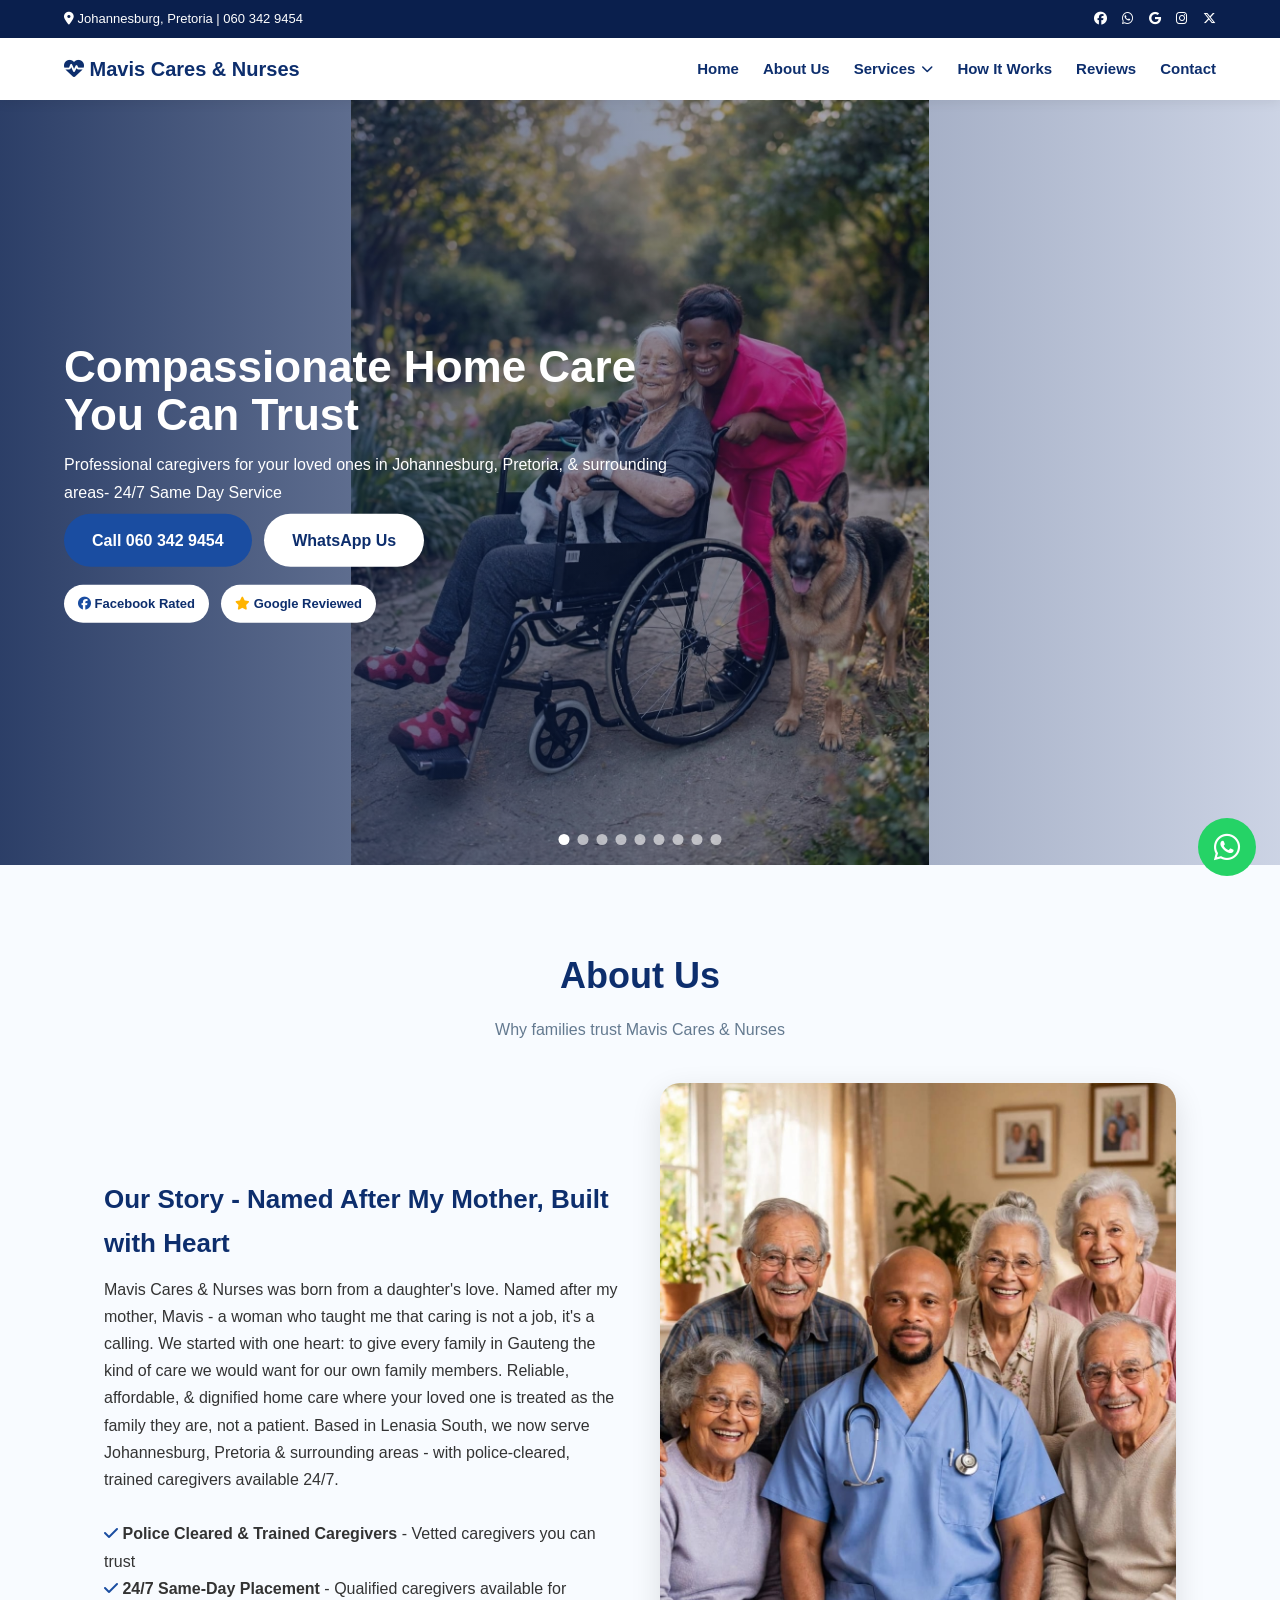
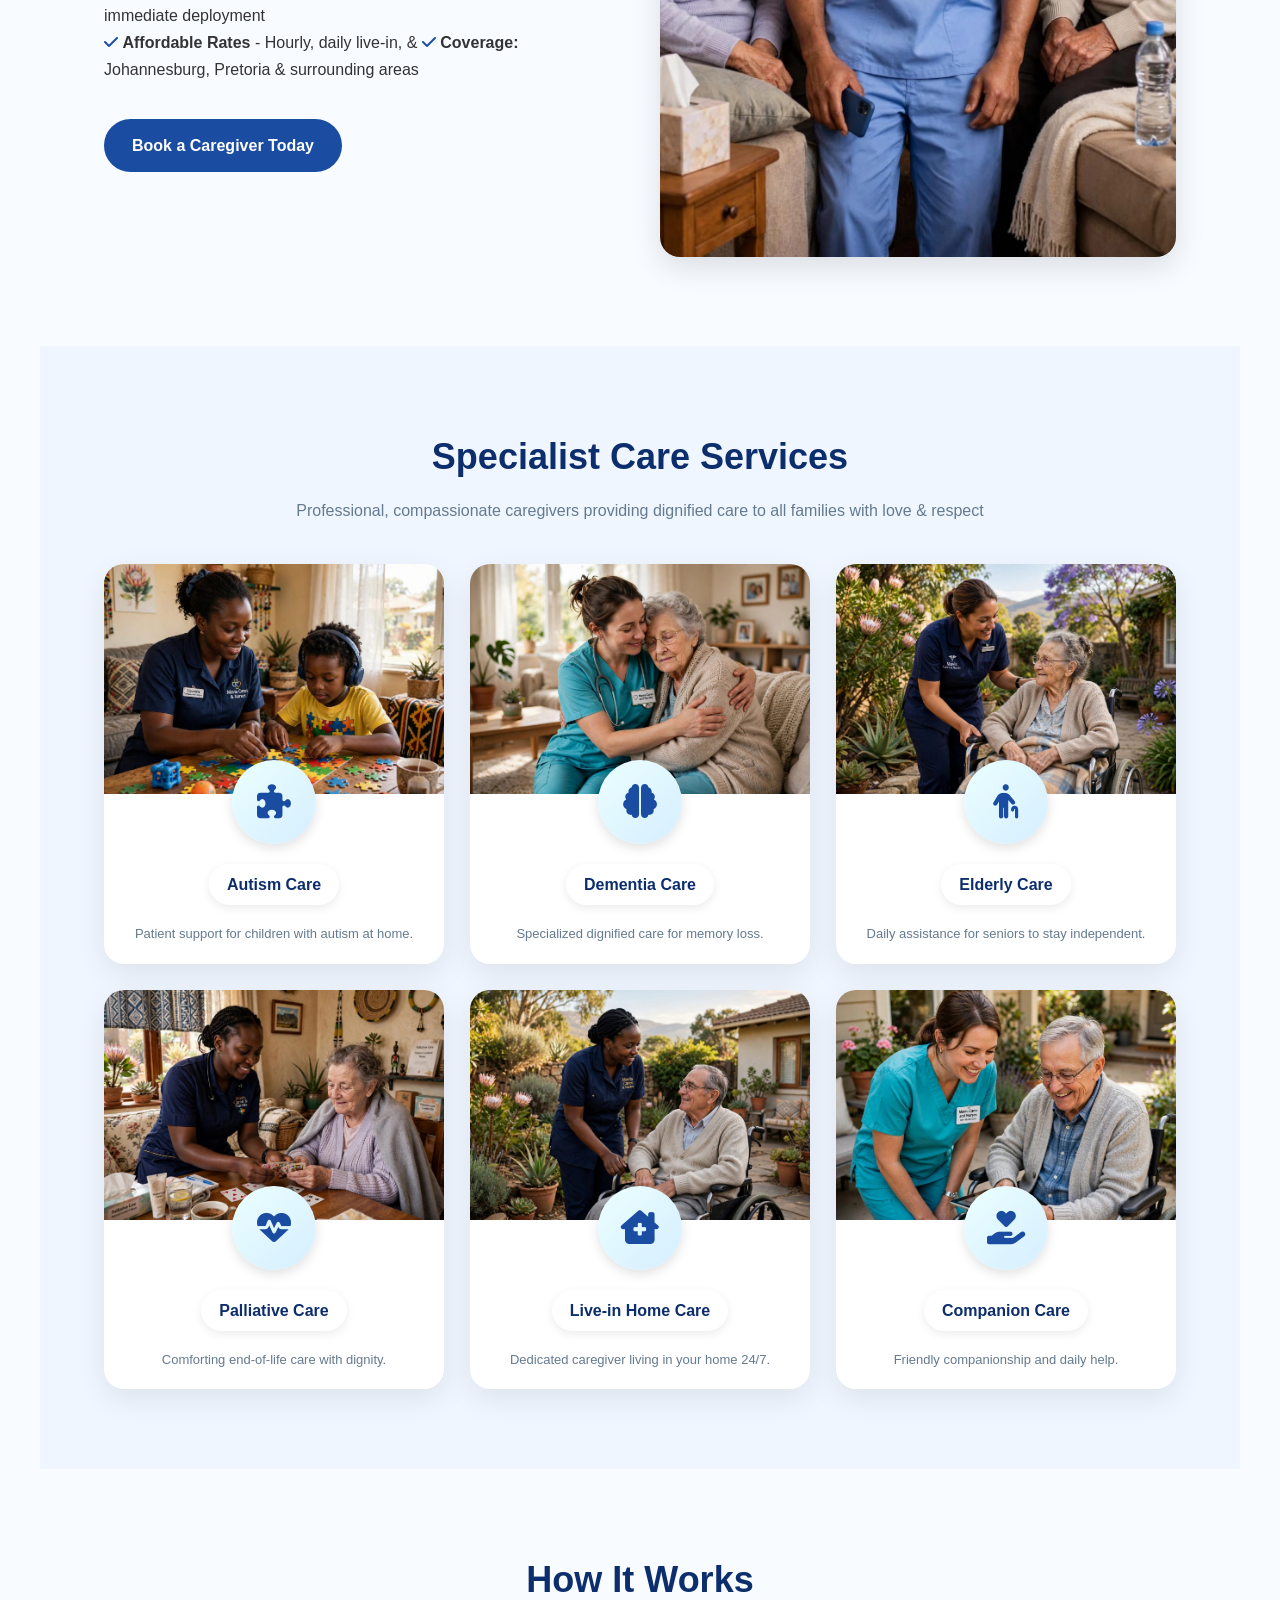
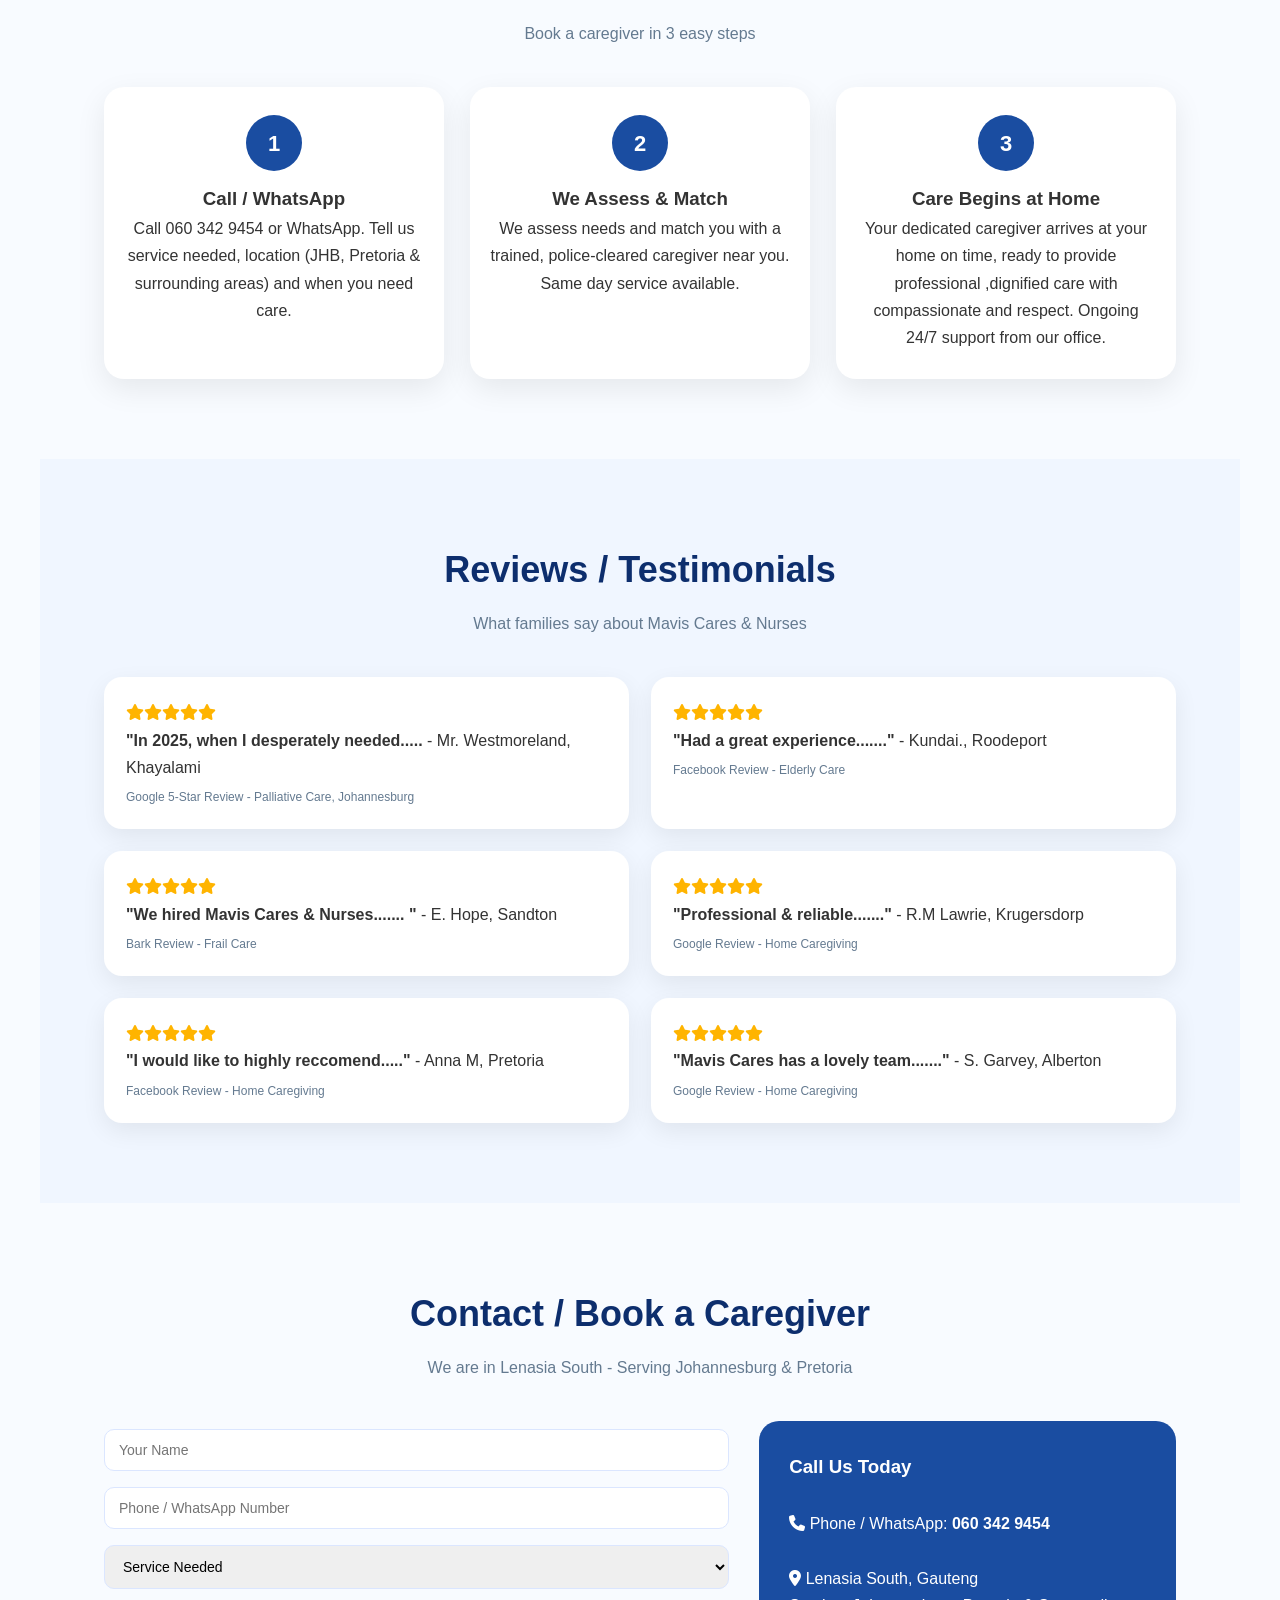
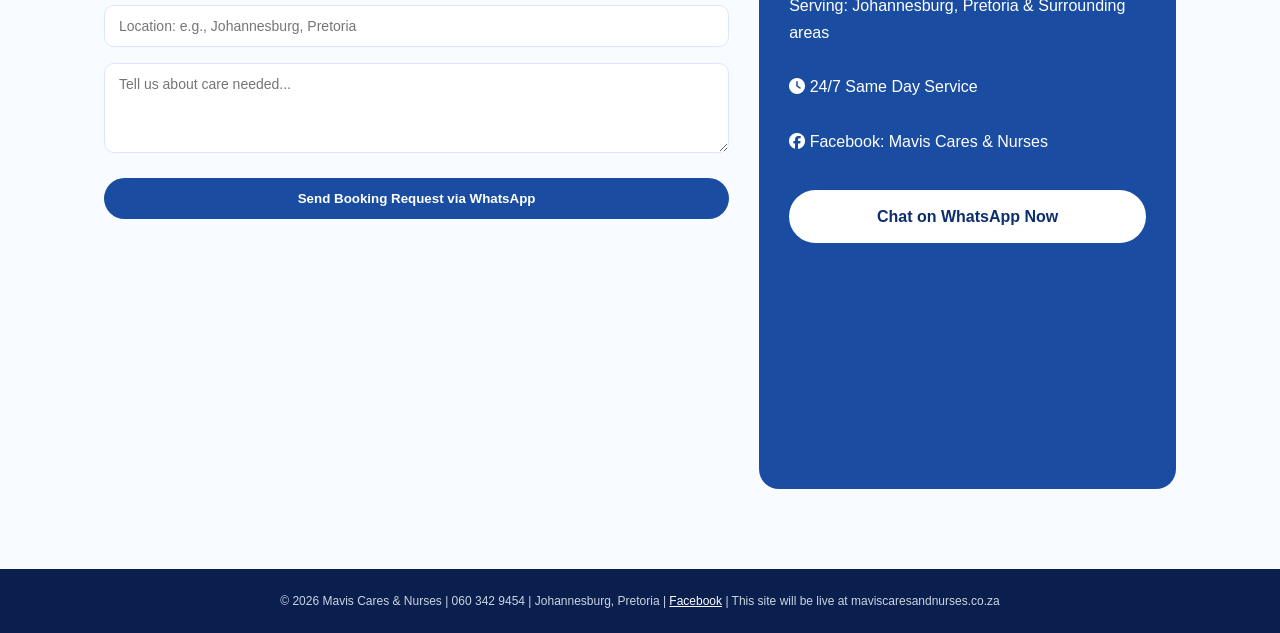
==== commit 0dde1fc1: "Took out why choose us" ====
--- a/index.html
+++ b/index.html
@@ -148,7 +148,7 @@
 </section>
 
 <section id="how">
-<div class="section-title"><h2>Why Choose Us / How It Works</h2><p>Book a caregiver in 3 easy steps</p></div>
+<div class="section-title"><h2>How It Works</h2><p>Book a caregiver in 3 easy steps</p></div>
 <div class="steps">
 <div class="step"><span>1</span><h3>Call / WhatsApp</h3><p>Call 060 342 9454 or WhatsApp. Tell us service needed, location (JHB, Pretoria & surrounding areas) and when you need care.</p></div>
 <div class="step"><span>2</span><h3>We Assess & Match</h3><p>We assess needs and match you with a trained, police-cleared  caregiver near you. Same day service available.</p></div>
